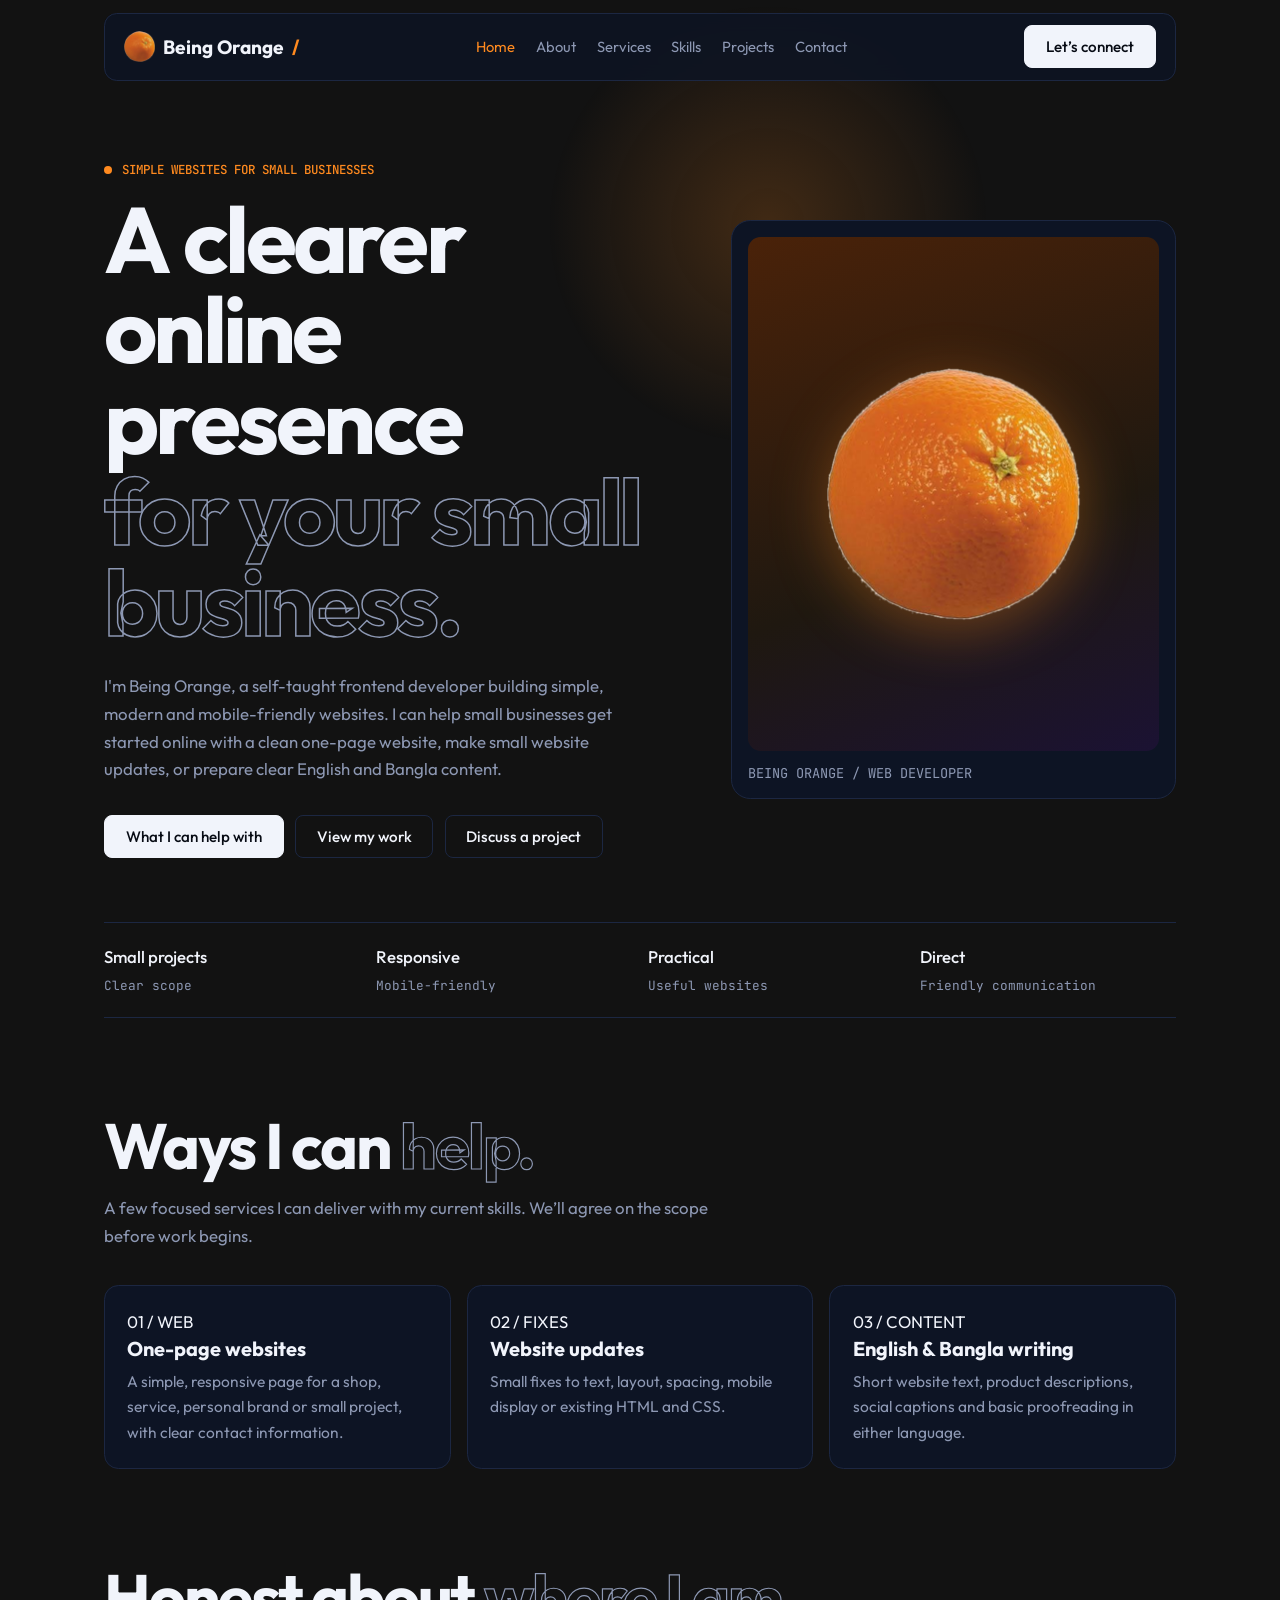
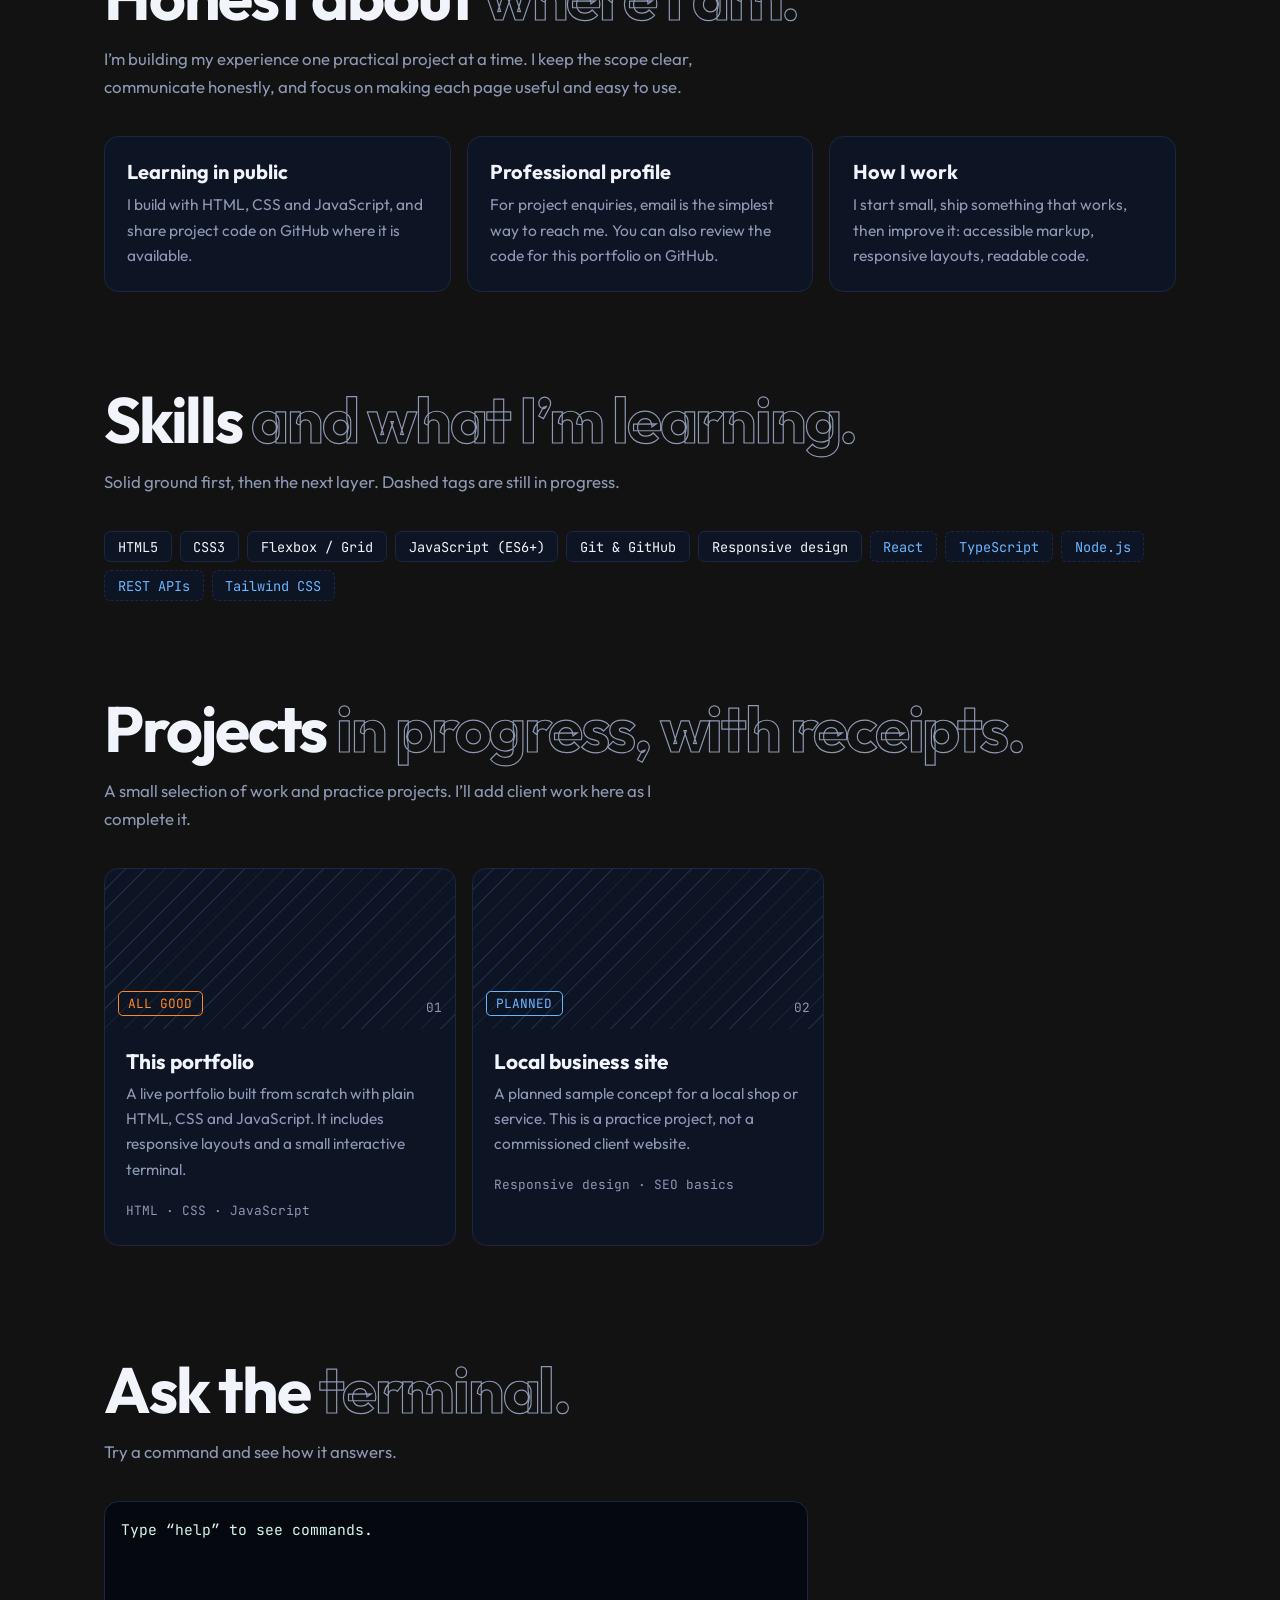
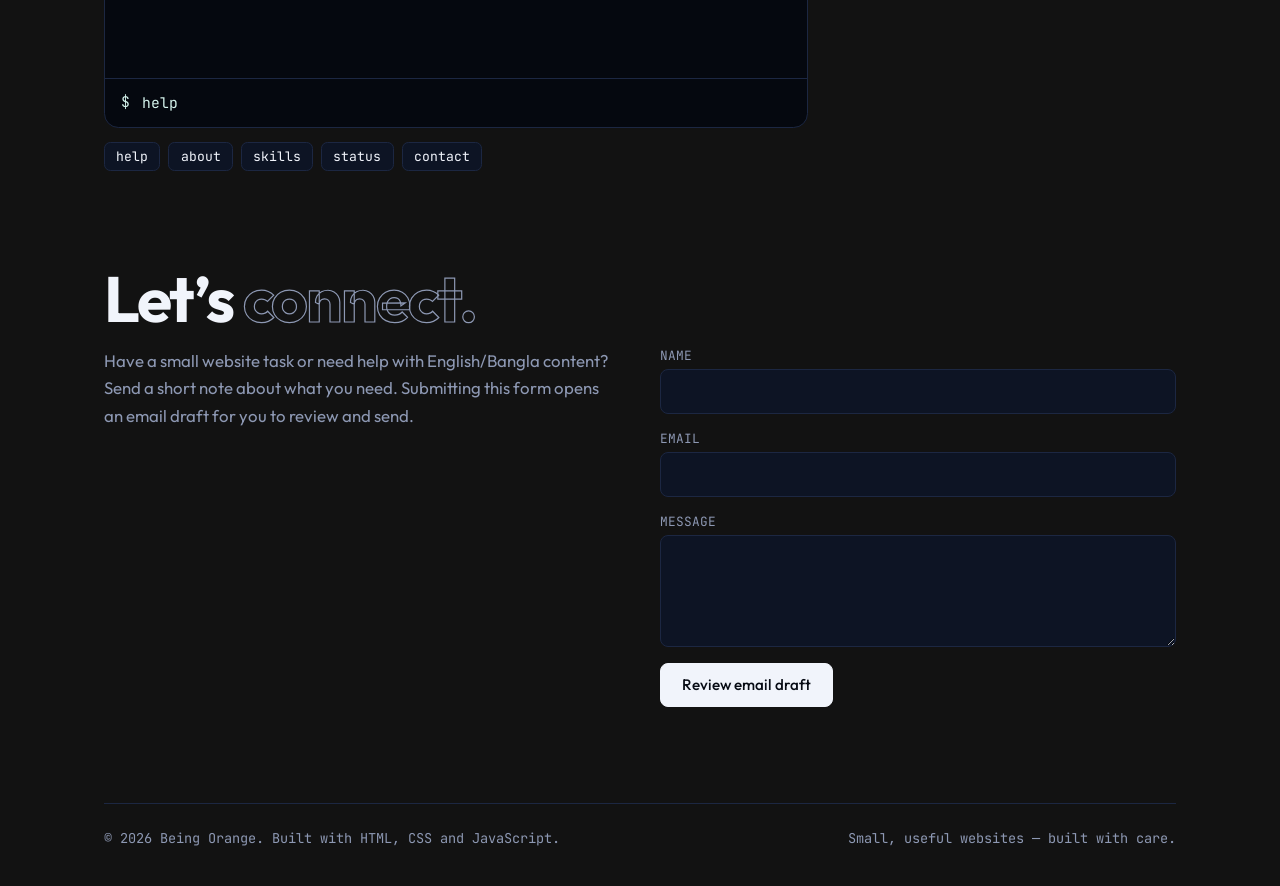
==== index.html @ 2aba0cf3 "Add service labels to portfolio cards" ====
<!DOCTYPE html>
<html lang="en">
<head>
<meta charset="utf-8">
<meta name="viewport" content="width=device-width, initial-scale=1, viewport-fit=cover">
<link rel="icon" href="logo.png" type="image/png">
<title>Being Orange – Web Developer</title>
<link href="https://fonts.googleapis.com/css2?family=Outfit:wght@400;500;700&family=JetBrains+Mono:wght@400;500&display=swap" rel="stylesheet">
<link rel="stylesheet" href="style.css">
</head>
<body>
<div class="wrap">
<header class="nav"><a class="logo" href="#home"><img src="logo.png" alt="" width="30" height="30">Being Orange <i>/</i></a>
<ul><li><a href="#home">Home</a></li><li><a href="#about">About</a></li><li><a href="#services">Services</a></li><li><a href="#skills">Skills</a></li><li><a href="#projects">Projects</a></li><li><a href="#contact">Contact</a></li></ul>
<a class="btn solid" href="#contact">Let’s connect</a></header>

<main id="home">
<div class="hero">
<div>
<p class="status">SIMPLE WEBSITES FOR SMALL BUSINESSES</p>
<h1>A clearer online presence <span>for your small business.</span></h1>
<p class="lead">I'm Being Orange, a self-taught frontend developer building simple, modern and mobile-friendly websites. I can help small businesses get started online with a clean one-page website, make small website updates, or prepare clear English and Bangla content.</p>
<div class="row"><a class="btn solid" href="#services">What I can help with</a><a class="btn" href="#projects">View my work</a><a class="btn" href="mailto:wczaraw@gmail.com?subject=Website%20project%20inquiry">Discuss a project</a></div>
</div>
<aside class="card-id" aria-label="Profile card"><div class="shot"><img src="logo.png" alt="Being Orange logo"></div><p>BEING ORANGE / WEB DEVELOPER</p></aside>
</div>
<div class="pillars"><div><b>Small projects</b><span>Clear scope</span></div><div><b>Responsive</b><span>Mobile-friendly</span></div><div><b>Practical</b><span>Useful websites</span></div><div><b>Direct</b><span>Friendly communication</span></div></div>

<section id="services">
<h2>Ways I can <span>help.</span></h2>
<p class="sub">A few focused services I can deliver with my current skills. We’ll agree on the scope before work begins.</p>
<div class="cards">
<div class="card service-card"><span class="service-kicker">01 / WEB</span><h3>One-page websites</h3><p>A simple, responsive page for a shop, service, personal brand or small project, with clear contact information.</p></div>
<div class="card service-card"><span class="service-kicker">02 / FIXES</span><h3>Website updates</h3><p>Small fixes to text, layout, spacing, mobile display or existing HTML and CSS.</p></div>
<div class="card service-card"><span class="service-kicker">03 / CONTENT</span><h3>English &amp; Bangla writing</h3><p>Short website text, product descriptions, social captions and basic proofreading in either language.</p></div>
</div>
</section>

<section id="about">
<h2>Honest about <span>where I am.</span></h2>
<p class="sub">I’m building my experience one practical project at a time. I keep the scope clear, communicate honestly, and focus on making each page useful and easy to use.</p>
<div class="cards">
<div class="card"><h3>Learning in public</h3><p>I build with HTML, CSS and JavaScript, and share project code on GitHub where it is available.</p></div>
<div class="card"><h3>Professional profile</h3><p>For project enquiries, email is the simplest way to reach me. You can also review the code for this portfolio on GitHub.</p></div>
<div class="card"><h3>How I work</h3><p>I start small, ship something that works, then improve it: accessible markup, responsive layouts, readable code.</p></div>
</div>
</section>

<section id="skills">
<h2>Skills <span>and what I’m learning.</span></h2>
<p class="sub">Solid ground first, then the next layer. Dashed tags are still in progress.</p>
<div class="tags"><span>HTML5</span><span>CSS3</span><span>Flexbox / Grid</span><span>JavaScript (ES6+)</span><span>Git &amp; GitHub</span><span>Responsive design</span><span class="l">React</span><span class="l">TypeScript</span><span class="l">Node.js</span><span class="l">REST APIs</span><span class="l">Tailwind CSS</span></div>
</section>

<section id="projects">
<h2>Projects <span>in progress, with receipts.</span></h2>
<p class="sub">A small selection of work and practice projects. I’ll add client work here as I complete it.</p>
<div class="scroller">
<article class="proj"><div class="pv"><span class="chip">ALL GOOD</span><span>01</span></div><div class="pb"><h3>This portfolio</h3><p>A live portfolio built from scratch with plain HTML, CSS and JavaScript. It includes responsive layouts and a small interactive terminal.</p><small>HTML · CSS · JavaScript</small></div></article>
<article class="proj"><div class="pv"><span class="chip plan">PLANNED</span><span>02</span></div><div class="pb"><h3>Local business site</h3><p>A planned sample concept for a local shop or service. This is a practice project, not a commissioned client website.</p><small>Responsive design · SEO basics</small></div></article>
</div>
</section>

<section id="terminal">
<h2>Ask the <span>terminal.</span></h2>
<p class="sub">Try a command and see how it answers.</p>
<div class="term"><div class="bar">visitor@portfolio ~ </div><div id="out" aria-live="polite">Type “help” to see commands.</div>
<form id="tf"><span aria-hidden="true">$</span><input id="ti" aria-label="Terminal command" autocomplete="off" spellcheck="false"></form></div>
<div class="hints"><button type="button">help</button><button type="button">about</button><button type="button">skills</button><button type="button">status</button><button type="button">contact</button></div>
</section>

<section id="contact">
<h2>Let’s <span>connect.</span></h2>
<div class="contact">
<p class="sub">Have a small website task or need help with English/Bangla content? Send a short note about what you need. Submitting this form opens an email draft for you to review and send.</p>
<form id="cf">
<label>NAME<input class="f" id="n" required></label>
<label>EMAIL<input class="f" id="e" type="email" required></label>
<label>MESSAGE<textarea id="m" required></textarea></label>
<button class="btn solid" type="submit">Review email draft</button>
</form>
</div>
</section>

<footer><span>© 2026 Being Orange. Built with HTML, CSS and JavaScript.</span><span>Small, useful websites — built with care.</span></footer>
</main>
</div>
<script src="script.js"></script>
</body>
</html>
---- style.css ----
:root{--bg:#070b14;--panel:#0d1424;--ink:#f1f4fb;--muted:#8d98b3;--line:#1c2742;--accent:#ff8a1f;--warm:#6cb6ff;--btn:#f1f4fb;--btn-ink:#070b14;--grid:rgba(255,138,31,.05);
--f:"Outfit","Helvetica Neue",Arial,sans-serif;--m:"JetBrains Mono",ui-monospace,Consolas,monospace;
box-sizing:border-box;padding-top:env(safe-area-inset-top,0px);padding-bottom:env(safe-area-inset-bottom,0px);color-scheme:dark}
html{scroll-behavior:smooth;scroll-padding-top:5rem}
*{box-sizing:border-box}
body{margin:0;background:var(--bg) linear-gradient(var(--grid) 1px,transparent 1px) 0 0/48px 48px,linear-gradient(90deg,var(--grid) 1px,transparent 1px) 0 0/48px 48px;color:var(--ink);font:400 1.05rem/1.65 var(--f)}
a{color:inherit}
:focus-visible{outline:3px solid var(--accent);outline-offset:3px}
.wrap{max-width:70rem;margin:0 auto;padding:0 1.5rem}
header.nav{position:sticky;top:env(safe-area-inset-top,0px);z-index:5;margin:.8rem 0 0;display:flex;justify-content:space-between;align-items:center;padding:.7rem 1.2rem;background:color-mix(in srgb,var(--panel) 85%,transparent);backdrop-filter:blur(10px);border:1px solid var(--line);border-radius:.8rem}
.logo{font:700 1.2rem var(--f);text-decoration:none}.logo i{color:var(--accent);font-style:normal}
.nav ul{display:flex;gap:1.3rem;list-style:none;margin:0;padding:0;font-size:.92rem}
.nav ul a{text-decoration:none;color:var(--muted)}.nav ul a:hover{color:var(--ink)}
.btn{display:inline-flex;gap:.4rem;align-items:center;padding:.7rem 1.3rem;border-radius:.5rem;font:500 .95rem var(--f);text-decoration:none;border:1px solid var(--line);background:transparent;color:var(--ink);cursor:pointer}
.btn.solid{background:var(--btn);color:var(--btn-ink);border-color:var(--btn)}
.hero{display:grid;grid-template-columns:1.3fr 1fr;gap:3rem;align-items:center;padding:5rem 0 4rem}
.status{font:500 .78rem var(--m);color:var(--accent);margin:0 0 1rem}
.status:before{content:"";display:inline-block;width:.5rem;height:.5rem;border-radius:50%;background:var(--accent);margin-right:.6rem}
h1{font:700 clamp(2.8rem,8vw,5.8rem)/.98 var(--f);letter-spacing:-.04em;margin:0 0 1.5rem}
h1 span{display:block;color:transparent;-webkit-text-stroke:1.5px var(--muted)}
.lead{color:var(--muted);max-width:34rem;margin:0 0 2rem}
.row{display:flex;gap:.7rem;flex-wrap:wrap}
.card-id{position:relative;border:1px solid var(--line);border-radius:1.2rem;background:var(--panel);padding:1rem;font:400 .85rem var(--m)}
.card-id .shot{aspect-ratio:4/5;border-radius:.8rem;background:linear-gradient(160deg,#4a2209,#1f1810 60%,#1b1233);display:grid;place-items:center;font:700 5rem var(--f);color:var(--accent);letter-spacing:-.05em}
.card-id p{margin:.8rem 0 0;color:var(--muted)}
.pillars{display:grid;grid-template-columns:repeat(4,1fr);gap:1rem;padding:1.2rem 0;border-top:1px solid var(--line);border-bottom:1px solid var(--line)}
.pillars b{display:block;font-weight:500}.pillars span{font:400 .8rem var(--m);color:var(--muted)}
section{padding:6rem 0 0}
h2{font:700 clamp(2.2rem,6vw,4rem)/1 var(--f);letter-spacing:-.035em;margin:0 0 1rem}
h2 span{color:transparent;-webkit-text-stroke:1.2px var(--muted)}
.sub{color:var(--muted);max-width:38rem;margin:0 0 2.2rem}
.cards{display:grid;grid-template-columns:repeat(3,1fr);gap:1rem}
.card{background:var(--panel);border:1px solid var(--line);border-radius:.9rem;padding:1.4rem}
.card h3{margin:0 0 .5rem;font:700 1.25rem var(--f)}.card p{margin:0;color:var(--muted);font-size:.97rem}
.tags{display:flex;flex-wrap:wrap;gap:.5rem;margin-top:1.5rem}
.tags span{font:400 .85rem var(--m);border:1px solid var(--line);background:var(--panel);padding:.35rem .8rem;border-radius:.4rem}
.tags span.l{color:var(--warm);border-style:dashed}
.scroller{display:flex;gap:1rem;overflow-x:auto;scroll-snap-type:x mandatory;padding-bottom:1rem}
.proj{flex:0 0 min(22rem,85%);scroll-snap-align:start;background:var(--panel);border:1px solid var(--line);border-radius:.9rem;overflow:hidden}
.pv{height:10rem;background:repeating-linear-gradient(135deg,var(--line) 0 1px,transparent 1px 14px);display:flex;align-items:flex-end;justify-content:space-between;padding:.8rem;font:400 .8rem var(--m);color:var(--muted)}
.chip{padding:.2rem .6rem;border-radius:.3rem;border:1px solid var(--accent);color:var(--accent)}
.chip.plan{border-color:var(--warm);color:var(--warm)}
.pb{padding:1.2rem 1.3rem 1.4rem}.pb h3{margin:0 0 .4rem;font:700 1.3rem var(--f)}.pb p{margin:0 0 .8rem;color:var(--muted);font-size:.96rem}
.pb small{font:400 .8rem var(--m);color:var(--muted)}
.tl{display:grid;grid-template-columns:repeat(4,1fr);gap:1.2rem;border-top:1px solid var(--line);padding-top:1.4rem}
.tl div{position:relative}.tl div:before{content:"";position:absolute;top:-1.75rem;left:0;width:.7rem;height:.7rem;border-radius:50%;background:var(--bg);border:2px solid var(--accent)}
.tl div.now:before{background:var(--accent)}
.tl small{font:400 .78rem var(--m);color:var(--accent)}.tl b{display:block;margin:.2rem 0;font-weight:500}.tl p{margin:0;color:var(--muted);font-size:.93rem}
.term{background:#05080f;color:#d6f5ee;border:1px solid var(--line);border-radius:.9rem;font:400 .92rem/1.6 var(--m);max-width:44rem;overflow:hidden}
.term .bar{padding:.6rem 1rem;border-bottom:1px solid var(--line);color:#8d98b3;font-size:.8rem}
#out{padding:1rem;min-height:11rem;max-height:18rem;overflow:auto;white-space:pre-wrap}
.term form{display:flex;gap:.6rem;padding:.7rem 1rem;border-top:1px solid var(--line)}
.term input{flex:1;background:none;border:0;color:inherit;font:inherit;min-width:0}
.term input:focus-visible{outline:2px solid var(--accent);outline-offset:2px}
.hints{display:flex;gap:.5rem;flex-wrap:wrap;margin-top:.9rem}
.hints button{font:400 .82rem var(--m);background:var(--panel);color:var(--ink);border:1px solid var(--line);border-radius:.4rem;padding:.3rem .7rem;cursor:pointer}
.contact{display:grid;grid-template-columns:1fr 1fr;gap:2.5rem}
label{display:block;font:400 .8rem var(--m);color:var(--muted);margin:0 0 1rem}
input.f,textarea{display:block;width:100%;margin-top:.35rem;background:var(--panel);color:var(--ink);border:1px solid var(--line);border-radius:.5rem;padding:.7rem .9rem;font:400 1rem var(--f)}
textarea{min-height:7rem;resize:vertical}
footer{margin-top:6rem;border-top:1px solid var(--line);padding:1.6rem 0 2.4rem;display:flex;justify-content:space-between;flex-wrap:wrap;gap:1rem;color:var(--muted);font:400 .85rem var(--m)}
footer button{all:unset;cursor:pointer;text-decoration:underline}
@media (max-width:50rem){.hero,.contact{grid-template-columns:1fr}.pillars,.tl{grid-template-columns:1fr 1fr}.cards{grid-template-columns:1fr}.nav ul{display:none}.card-id{max-width:20rem}}
@media (prefers-reduced-motion:no-preference){h1{animation:in .8s ease-out both}@keyframes in{from{opacity:0;transform:translateY(16px)}}}
.nav ul a.act{color:var(--accent)}
@media (prefers-reduced-motion:no-preference){
h1{animation:none}
.w{display:inline-block;font-style:normal;opacity:0;animation:wd .9s cubic-bezier(.2,.8,.2,1) forwards;animation-delay:calc(var(--i)*.1s + .2s)}
@keyframes wd{from{opacity:0;transform:translateY(.7em) rotate(4deg)}to{opacity:1;transform:none}}
.rv{opacity:0}
.rv.in{opacity:1;animation:up .9s cubic-bezier(.2,.7,.2,1) backwards;animation-delay:var(--d,0s)}
@keyframes up{from{opacity:0;transform:translateY(32px)}}
.glow{position:fixed;left:0;top:0;width:30rem;height:30rem;margin:-15rem 0 0 -15rem;border-radius:50%;background:radial-gradient(circle,color-mix(in srgb,var(--accent) 20%,transparent),transparent 65%);pointer-events:none;z-index:-1;transform:translate(var(--x,60vw),var(--y,25vh));transition:transform .35s ease-out}
.bar{position:fixed;top:0;left:0;right:0;height:3px;background:var(--accent);transform-origin:0 50%;transform:scaleX(0);z-index:20}
.card-id{transition:transform .15s ease-out;will-change:transform}
.shot{position:relative;overflow:hidden;animation:fl 6s ease-in-out infinite}
@keyframes fl{50%{transform:translateY(-8px)}}
.shot:after{content:"";position:absolute;inset:0;background:linear-gradient(110deg,transparent 35%,rgba(255,255,255,.18) 50%,transparent 65%);transform:translateX(-120%);animation:sh 4.5s ease-in-out 1.5s infinite}
@keyframes sh{60%,100%{transform:translateX(120%)}}
.status:before{animation:pl 2s ease-out infinite}
@keyframes pl{0%{box-shadow:0 0 0 0 color-mix(in srgb,var(--accent) 70%,transparent)}100%{box-shadow:0 0 0 .7rem transparent}}
.tags span{animation:dr 5s ease-in-out infinite;animation-delay:calc(var(--k,0)*-.8s);transition:border-color .2s,color .2s}
.tags span:hover{border-color:var(--accent);color:var(--accent)}
@keyframes dr{50%{transform:translateY(-6px)}}
.card,.proj{transition:transform .3s ease,border-color .3s ease}
.card:hover,.proj:hover{transform:translateY(-6px);border-color:var(--accent)}
.btn{transition:transform .2s ease,background .2s,color .2s,border-color .2s}
.btn:hover{transform:translateY(-2px);border-color:var(--accent)}
.btn.solid:hover{background:var(--accent);border-color:var(--accent);color:#070b14}
.tl{position:relative}
.tl:after{content:"";position:absolute;left:0;top:-1px;height:2px;width:0;background:var(--accent);transition:width 1.8s ease .3s}
.tl.in:after{width:100%}
.tl .now:before{animation:pl 2s ease-out infinite}
}

.logo{display:inline-flex;align-items:center;gap:.5rem}
.logo img{width:1.9rem;height:1.9rem;object-fit:contain}
.shot img{width:62%;height:auto;filter:drop-shadow(0 12px 28px rgba(255,138,31,.35))}

/* ===== Mobile polish (phones only, desktop untouched) ===== */
@media (max-width:40rem){
  body{font-size:1rem;line-height:1.6}
  .wrap{padding:0 1rem}

  /* header */
  header.nav{padding:.5rem .7rem;margin-top:.6rem;gap:.5rem}
  .logo{font-size:1rem;gap:.4rem;white-space:nowrap}
  .logo img{width:1.6rem;height:1.6rem}
  header.nav .btn{padding:.5rem .9rem;font-size:.88rem;white-space:nowrap}

  /* hero */
  .hero{padding:2.2rem 0 2rem;gap:1.8rem}
  .status{font-size:.7rem;line-height:1.5;margin-bottom:.8rem}
  h1{font-size:clamp(2.3rem,11.5vw,3rem);line-height:1.02;margin-bottom:1.1rem}
  h1 span,h2 span{-webkit-text-stroke:0;color:var(--accent)}
  .lead{font-size:1rem;margin-bottom:1.4rem}
  .row{display:grid;grid-template-columns:1fr 1fr;gap:.6rem}
  .row .btn{justify-content:center;padding:.8rem .6rem}
  .row .btn:last-child{grid-column:1/-1}
  .card-id{max-width:none;width:100%}
  .card-id .shot{aspect-ratio:16/11}

  /* pillars */
  .pillars{gap:.9rem .8rem;padding:1rem 0}

  /* sections */
  section{padding-top:3.5rem}
  h2{font-size:clamp(1.9rem,9vw,2.4rem);line-height:1.05}
  .sub{margin-bottom:1.6rem}
  .card{padding:1.15rem}

  /* tags: calm and tidy */
  .tags{gap:.45rem;margin-top:1.2rem}
  .tags span{animation:none;font-size:.8rem;padding:.35rem .65rem}

  /* projects: stack instead of sideways scroll */
  .scroller{flex-direction:column;overflow:visible;padding-bottom:0}
  .proj{flex:none;width:100%}
  .pv{height:6.5rem}

  /* terminal */
  .term{font-size:.85rem}
  #out{min-height:9rem;max-height:15rem;overflow-wrap:anywhere;word-break:break-word}
  .term input{font-size:16px}
  .hints{gap:.5rem}
  .hints button{padding:.5rem .85rem;font-size:.85rem}

  /* contact form */
  .contact{gap:1.2rem}
  label{font-size:.85rem}
  input.f,textarea{background:#111a2e;border-color:#2b3a5e;font-size:16px}
  #cf .btn{width:100%;justify-content:center}

  footer{margin-top:3.5rem;padding:1.3rem 0 2rem}
}
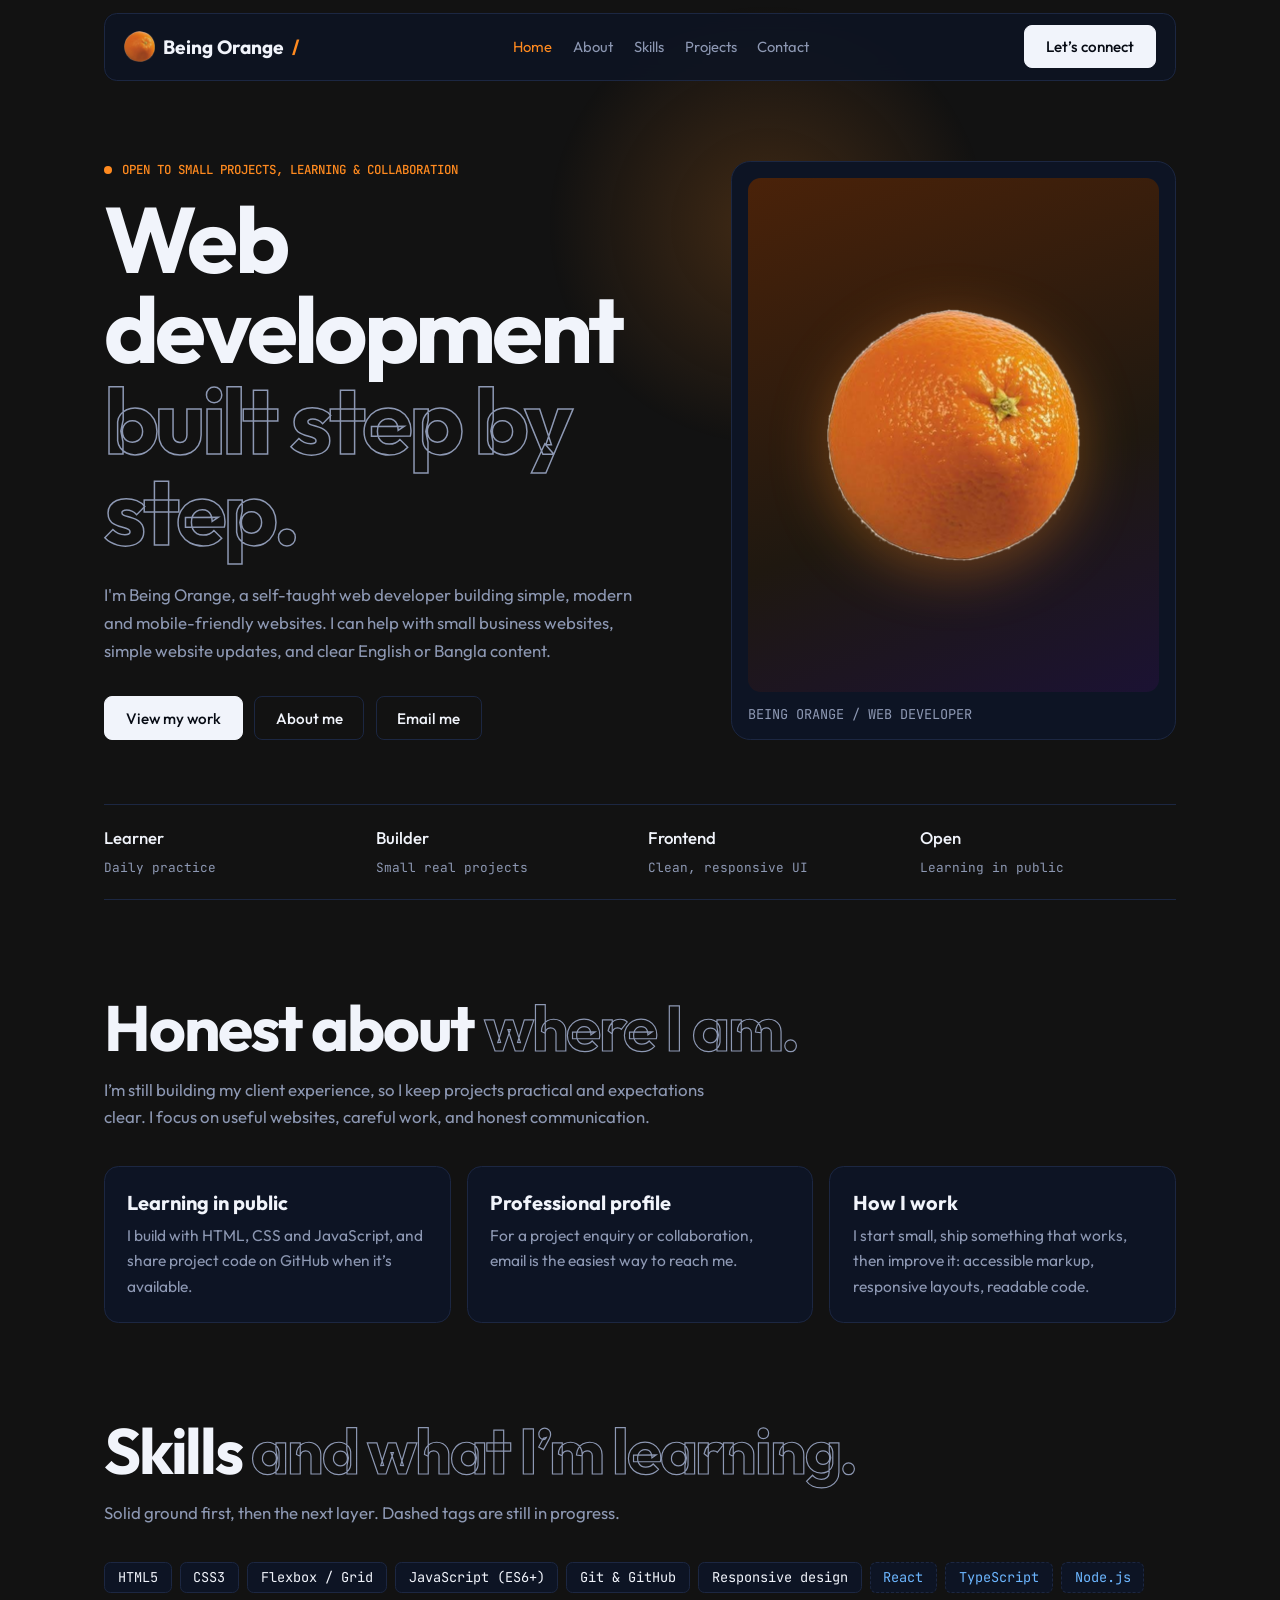
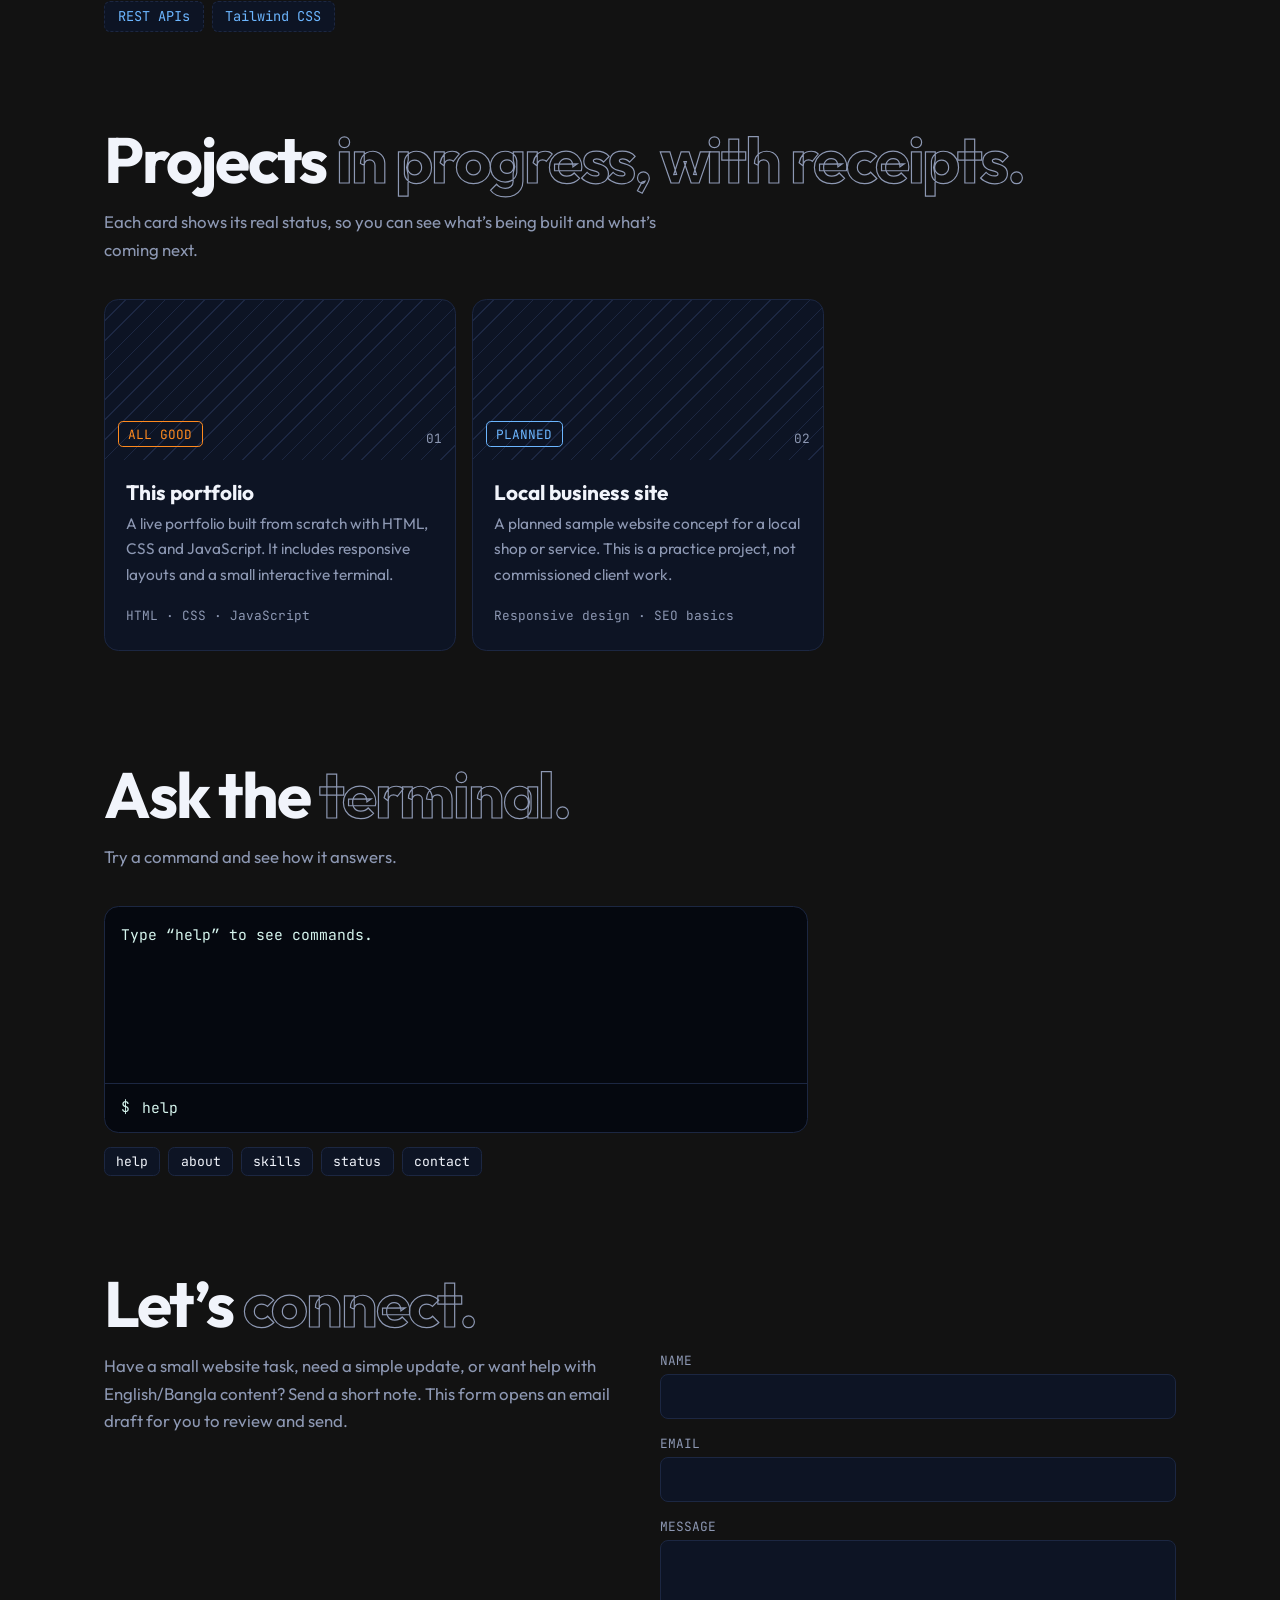
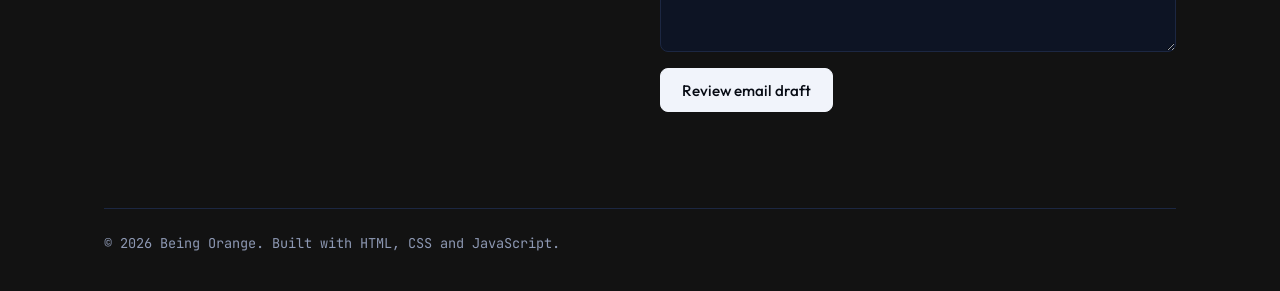
==== commit e809abb7: "Keep original portfolio design and refine copy only" ====
--- a/index.html
+++ b/index.html
@@ -11,37 +11,27 @@
 <body>
 <div class="wrap">
 <header class="nav"><a class="logo" href="#home"><img src="logo.png" alt="" width="30" height="30">Being Orange <i>/</i></a>
-<ul><li><a href="#home">Home</a></li><li><a href="#about">About</a></li><li><a href="#services">Services</a></li><li><a href="#skills">Skills</a></li><li><a href="#projects">Projects</a></li><li><a href="#contact">Contact</a></li></ul>
+<ul><li><a href="#home">Home</a></li><li><a href="#about">About</a></li><li><a href="#skills">Skills</a></li><li><a href="#projects">Projects</a></li><li><a href="#contact">Contact</a></li></ul>
 <a class="btn solid" href="#contact">Let’s connect</a></header>
 
 <main id="home">
 <div class="hero">
 <div>
-<p class="status">SIMPLE WEBSITES FOR SMALL BUSINESSES</p>
-<h1>A clearer online presence <span>for your small business.</span></h1>
-<p class="lead">I'm Being Orange, a self-taught frontend developer building simple, modern and mobile-friendly websites. I can help small businesses get started online with a clean one-page website, make small website updates, or prepare clear English and Bangla content.</p>
-<div class="row"><a class="btn solid" href="#services">What I can help with</a><a class="btn" href="#projects">View my work</a><a class="btn" href="mailto:wczaraw@gmail.com?subject=Website%20project%20inquiry">Discuss a project</a></div>
+<p class="status">OPEN TO SMALL PROJECTS, LEARNING & COLLABORATION</p>
+<h1>Web development <span>built step by step.</span></h1>
+<p class="lead">I'm Being Orange, a self-taught web developer building simple, modern and mobile-friendly websites. I can help with small business websites, simple website updates, and clear English or Bangla content.</p>
+<div class="row"><a class="btn solid" href="#projects">View my work</a><a class="btn" href="#about">About me</a><a class="btn" href="mailto:wczaraw@gmail.com">Email me</a></div>
 </div>
 <aside class="card-id" aria-label="Profile card"><div class="shot"><img src="logo.png" alt="Being Orange logo"></div><p>BEING ORANGE / WEB DEVELOPER</p></aside>
 </div>
-<div class="pillars"><div><b>Small projects</b><span>Clear scope</span></div><div><b>Responsive</b><span>Mobile-friendly</span></div><div><b>Practical</b><span>Useful websites</span></div><div><b>Direct</b><span>Friendly communication</span></div></div>
-
-<section id="services">
-<h2>Ways I can <span>help.</span></h2>
-<p class="sub">A few focused services I can deliver with my current skills. We’ll agree on the scope before work begins.</p>
-<div class="cards">
-<div class="card service-card"><span class="service-kicker">01 / WEB</span><h3>One-page websites</h3><p>A simple, responsive page for a shop, service, personal brand or small project, with clear contact information.</p></div>
-<div class="card service-card"><span class="service-kicker">02 / FIXES</span><h3>Website updates</h3><p>Small fixes to text, layout, spacing, mobile display or existing HTML and CSS.</p></div>
-<div class="card service-card"><span class="service-kicker">03 / CONTENT</span><h3>English &amp; Bangla writing</h3><p>Short website text, product descriptions, social captions and basic proofreading in either language.</p></div>
-</div>
-</section>
+<div class="pillars"><div><b>Learner</b><span>Daily practice</span></div><div><b>Builder</b><span>Small real projects</span></div><div><b>Frontend</b><span>Clean, responsive UI</span></div><div><b>Open</b><span>Learning in public</span></div></div>
 
 <section id="about">
 <h2>Honest about <span>where I am.</span></h2>
-<p class="sub">I’m building my experience one practical project at a time. I keep the scope clear, communicate honestly, and focus on making each page useful and easy to use.</p>
+<p class="sub">I’m still building my client experience, so I keep projects practical and expectations clear. I focus on useful websites, careful work, and honest communication.</p>
 <div class="cards">
-<div class="card"><h3>Learning in public</h3><p>I build with HTML, CSS and JavaScript, and share project code on GitHub where it is available.</p></div>
-<div class="card"><h3>Professional profile</h3><p>For project enquiries, email is the simplest way to reach me. You can also review the code for this portfolio on GitHub.</p></div>
+<div class="card"><h3>Learning in public</h3><p>I build with HTML, CSS and JavaScript, and share project code on GitHub when it’s available.</p></div>
+<div class="card"><h3>Professional profile</h3><p>For a project enquiry or collaboration, email is the easiest way to reach me.</p></div>
 <div class="card"><h3>How I work</h3><p>I start small, ship something that works, then improve it: accessible markup, responsive layouts, readable code.</p></div>
 </div>
 </section>
@@ -54,10 +44,10 @@
 
 <section id="projects">
 <h2>Projects <span>in progress, with receipts.</span></h2>
-<p class="sub">A small selection of work and practice projects. I’ll add client work here as I complete it.</p>
+<p class="sub">Each card shows its real status, so you can see what’s being built and what’s coming next.</p>
 <div class="scroller">
-<article class="proj"><div class="pv"><span class="chip">ALL GOOD</span><span>01</span></div><div class="pb"><h3>This portfolio</h3><p>A live portfolio built from scratch with plain HTML, CSS and JavaScript. It includes responsive layouts and a small interactive terminal.</p><small>HTML · CSS · JavaScript</small></div></article>
-<article class="proj"><div class="pv"><span class="chip plan">PLANNED</span><span>02</span></div><div class="pb"><h3>Local business site</h3><p>A planned sample concept for a local shop or service. This is a practice project, not a commissioned client website.</p><small>Responsive design · SEO basics</small></div></article>
+<article class="proj"><div class="pv"><span class="chip">ALL GOOD</span><span>01</span></div><div class="pb"><h3>This portfolio</h3><p>A live portfolio built from scratch with HTML, CSS and JavaScript. It includes responsive layouts and a small interactive terminal.</p><small>HTML · CSS · JavaScript</small></div></article>
+<article class="proj"><div class="pv"><span class="chip plan">PLANNED</span><span>02</span></div><div class="pb"><h3>Local business site</h3><p>A planned sample website concept for a local shop or service. This is a practice project, not commissioned client work.</p><small>Responsive design · SEO basics</small></div></article>
 </div>
 </section>
 
@@ -72,7 +62,7 @@
 <section id="contact">
 <h2>Let’s <span>connect.</span></h2>
 <div class="contact">
-<p class="sub">Have a small website task or need help with English/Bangla content? Send a short note about what you need. Submitting this form opens an email draft for you to review and send.</p>
+<p class="sub">Have a small website task, need a simple update, or want help with English/Bangla content? Send a short note. This form opens an email draft for you to review and send.</p>
 <form id="cf">
 <label>NAME<input class="f" id="n" required></label>
 <label>EMAIL<input class="f" id="e" type="email" required></label>
@@ -82,7 +72,7 @@
 </div>
 </section>
 
-<footer><span>© 2026 Being Orange. Built with HTML, CSS and JavaScript.</span><span>Small, useful websites — built with care.</span></footer>
+<footer><span>© 2026 Being Orange. Built with HTML, CSS and JavaScript.</span></footer>
 </main>
 </div>
 <script src="script.js"></script>
--- a/style.css
+++ b/style.css
@@ -153,3 +153,11 @@
 
   footer{margin-top:3.5rem;padding:1.3rem 0 2rem}
 }
+
+
+/* Client-focused services section */
+#services .service-card{min-height:12rem;border-top:2px solid var(--accent)}
+.service-kicker{display:block;margin-bottom:.8rem;color:var(--accent);font:500 .72rem var(--m);letter-spacing:.08em}
+#services .service-card h3{margin-bottom:.65rem}
+@media (max-width:58rem){.nav ul{display:none}}
+@media (max-width:40rem){#services .service-card{min-height:0}}
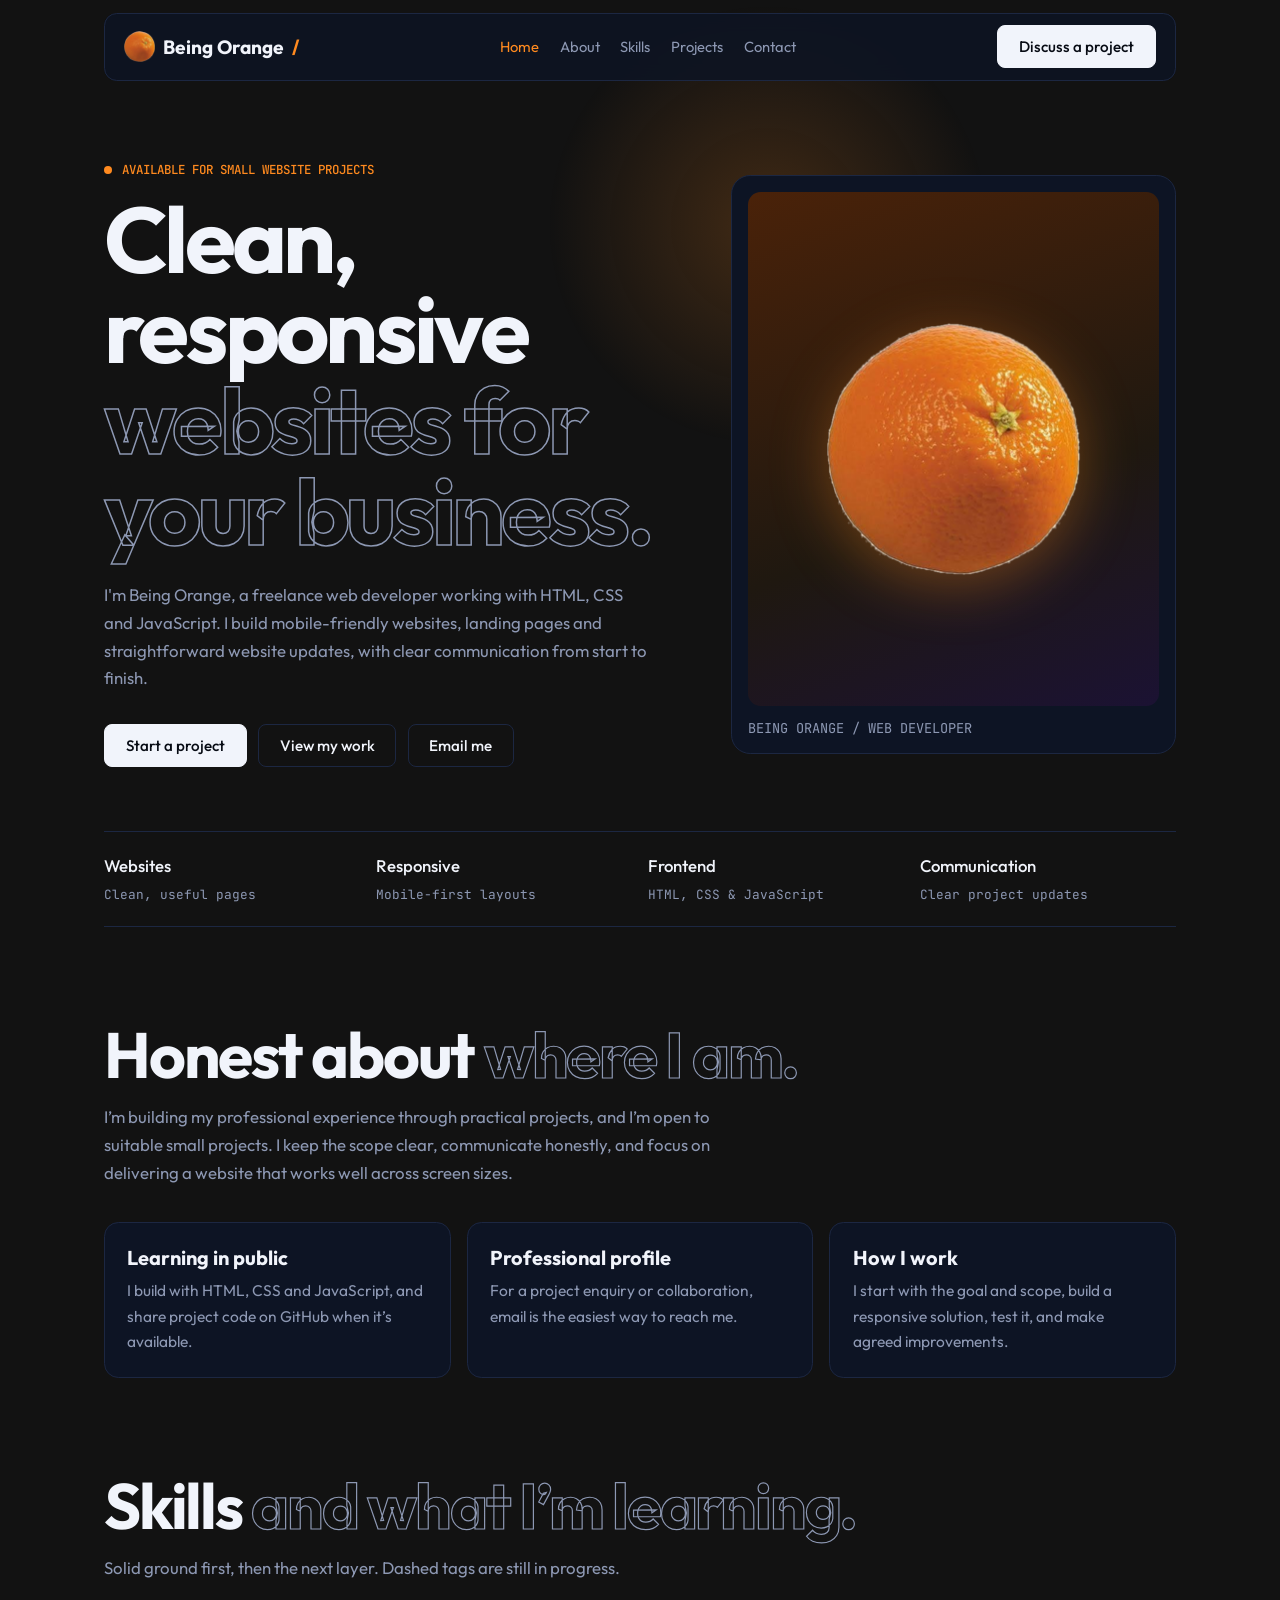
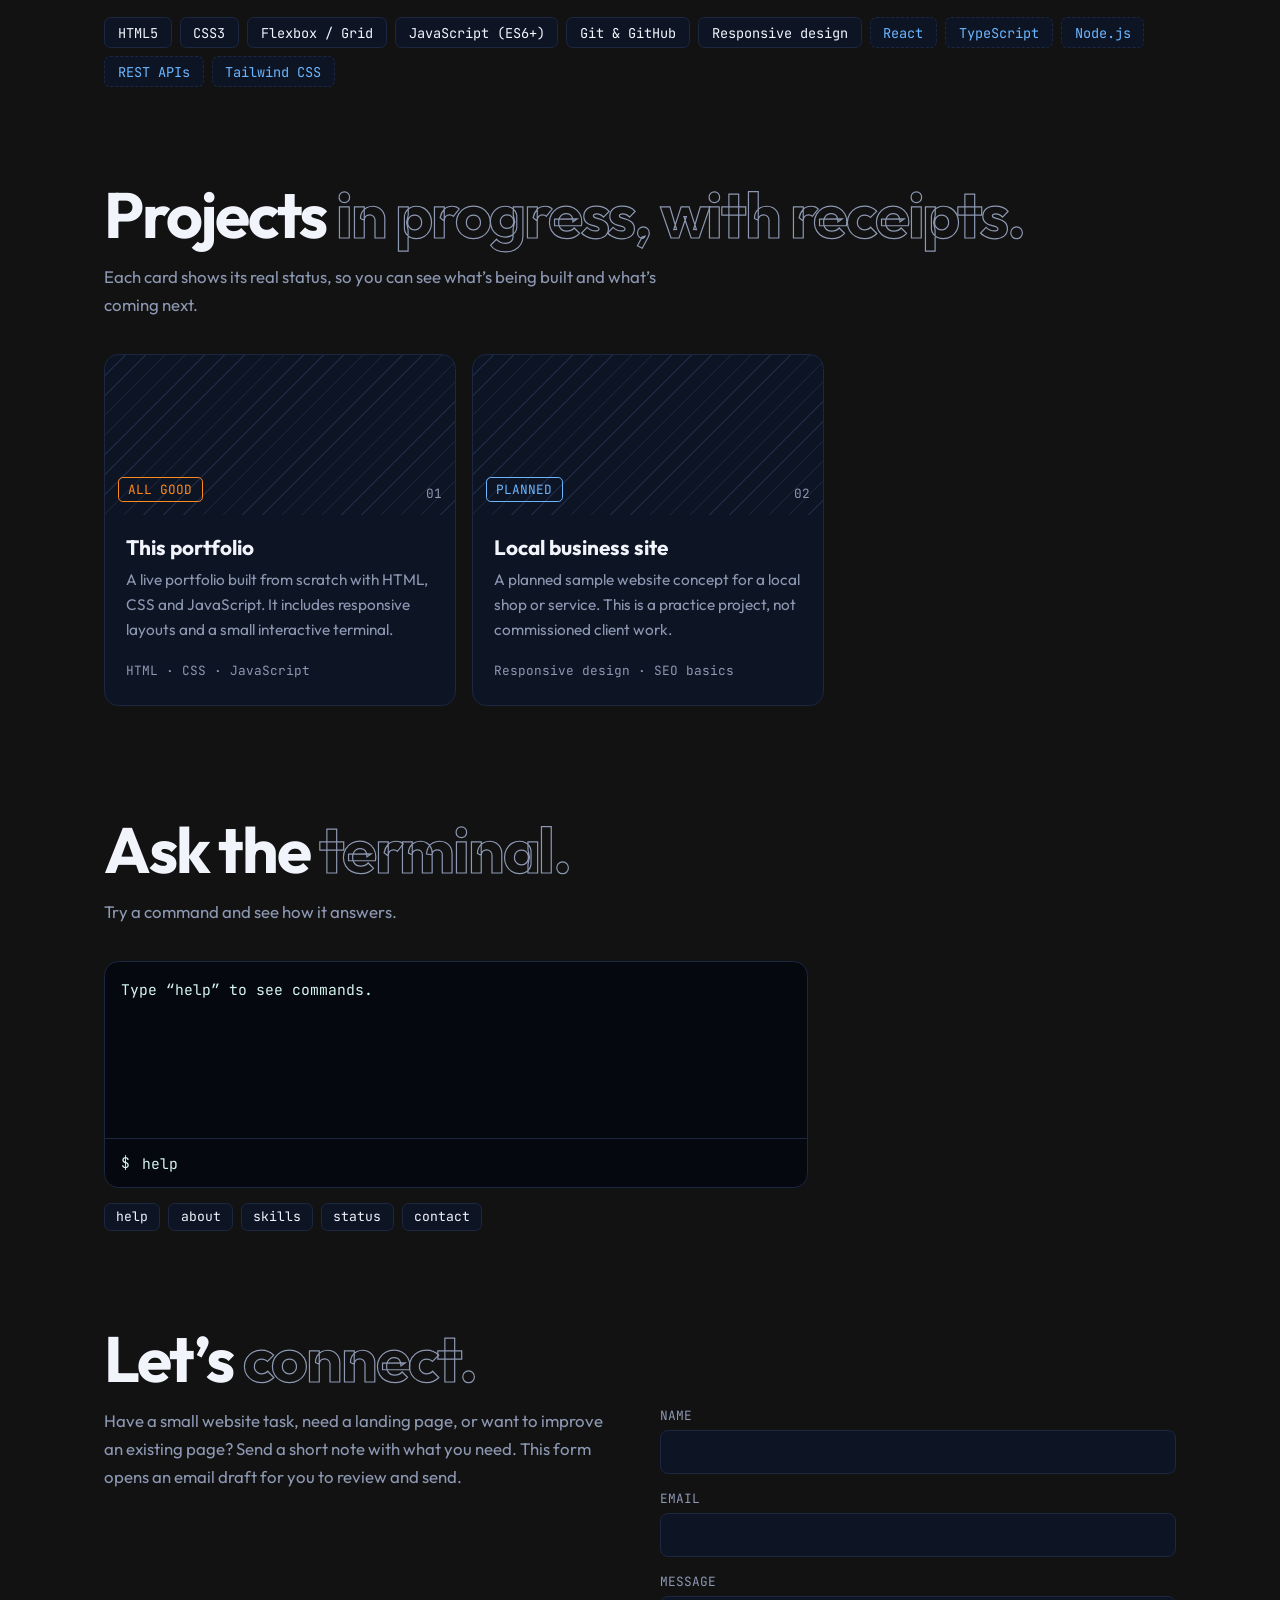
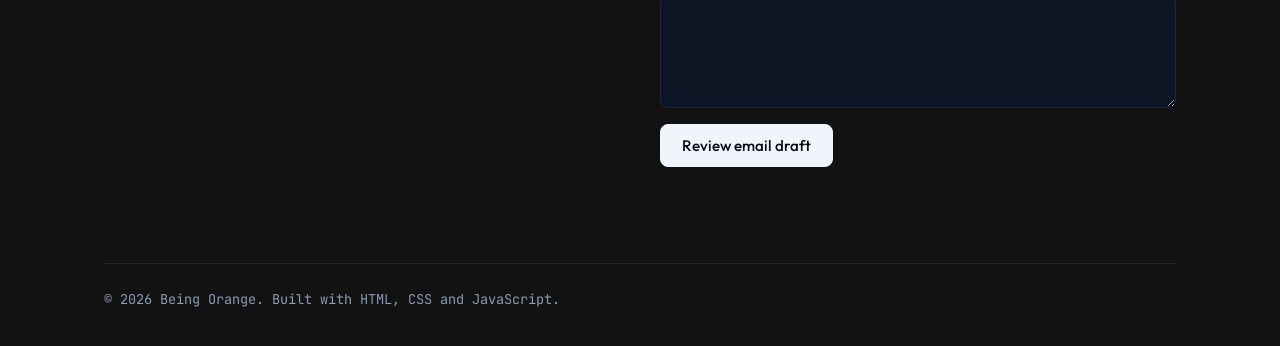
==== commit 2f7bba05: "Refresh homepage hero positioning for freelance clients" ====
--- a/index.html
+++ b/index.html
@@ -12,27 +12,27 @@
 <div class="wrap">
 <header class="nav"><a class="logo" href="#home"><img src="logo.png" alt="" width="30" height="30">Being Orange <i>/</i></a>
 <ul><li><a href="#home">Home</a></li><li><a href="#about">About</a></li><li><a href="#skills">Skills</a></li><li><a href="#projects">Projects</a></li><li><a href="#contact">Contact</a></li></ul>
-<a class="btn solid" href="#contact">Let’s connect</a></header>
+<a class="btn solid" href="#contact">Discuss a project</a></header>
 
 <main id="home">
 <div class="hero">
 <div>
-<p class="status">OPEN TO SMALL PROJECTS, LEARNING & COLLABORATION</p>
-<h1>Web development <span>built step by step.</span></h1>
-<p class="lead">I'm Being Orange, a self-taught web developer building simple, modern and mobile-friendly websites. I can help with small business websites, simple website updates, and clear English or Bangla content.</p>
-<div class="row"><a class="btn solid" href="#projects">View my work</a><a class="btn" href="#about">About me</a><a class="btn" href="mailto:wczaraw@gmail.com">Email me</a></div>
+<p class="status">AVAILABLE FOR SMALL WEBSITE PROJECTS</p>
+<h1>Clean, responsive <span>websites for your business.</span></h1>
+<p class="lead">I'm Being Orange, a freelance web developer working with HTML, CSS and JavaScript. I build mobile-friendly websites, landing pages and straightforward website updates, with clear communication from start to finish.</p>
+<div class="row"><a class="btn solid" href="#contact">Start a project</a><a class="btn" href="#projects">View my work</a><a class="btn" href="mailto:wczaraw@gmail.com">Email me</a></div>
 </div>
 <aside class="card-id" aria-label="Profile card"><div class="shot"><img src="logo.png" alt="Being Orange logo"></div><p>BEING ORANGE / WEB DEVELOPER</p></aside>
 </div>
-<div class="pillars"><div><b>Learner</b><span>Daily practice</span></div><div><b>Builder</b><span>Small real projects</span></div><div><b>Frontend</b><span>Clean, responsive UI</span></div><div><b>Open</b><span>Learning in public</span></div></div>
+<div class="pillars"><div><b>Websites</b><span>Clean, useful pages</span></div><div><b>Responsive</b><span>Mobile-first layouts</span></div><div><b>Frontend</b><span>HTML, CSS &amp; JavaScript</span></div><div><b>Communication</b><span>Clear project updates</span></div></div>
 
 <section id="about">
 <h2>Honest about <span>where I am.</span></h2>
-<p class="sub">I’m still building my client experience, so I keep projects practical and expectations clear. I focus on useful websites, careful work, and honest communication.</p>
+<p class="sub">I’m building my professional experience through practical projects, and I’m open to suitable small projects. I keep the scope clear, communicate honestly, and focus on delivering a website that works well across screen sizes.</p>
 <div class="cards">
 <div class="card"><h3>Learning in public</h3><p>I build with HTML, CSS and JavaScript, and share project code on GitHub when it’s available.</p></div>
 <div class="card"><h3>Professional profile</h3><p>For a project enquiry or collaboration, email is the easiest way to reach me.</p></div>
-<div class="card"><h3>How I work</h3><p>I start small, ship something that works, then improve it: accessible markup, responsive layouts, readable code.</p></div>
+<div class="card"><h3>How I work</h3><p>I start with the goal and scope, build a responsive solution, test it, and make agreed improvements.</p></div>
 </div>
 </section>
 
@@ -62,7 +62,7 @@
 <section id="contact">
 <h2>Let’s <span>connect.</span></h2>
 <div class="contact">
-<p class="sub">Have a small website task, need a simple update, or want help with English/Bangla content? Send a short note. This form opens an email draft for you to review and send.</p>
+<p class="sub">Have a small website task, need a landing page, or want to improve an existing page? Send a short note with what you need. This form opens an email draft for you to review and send.</p>
 <form id="cf">
 <label>NAME<input class="f" id="n" required></label>
 <label>EMAIL<input class="f" id="e" type="email" required></label>
--- a/style.css
+++ b/style.css
@@ -155,9 +155,83 @@
 }
 
 
-/* Client-focused services section */
-#services .service-card{min-height:12rem;border-top:2px solid var(--accent)}
-.service-kicker{display:block;margin-bottom:.8rem;color:var(--accent);font:500 .72rem var(--m);letter-spacing:.08em}
-#services .service-card h3{margin-bottom:.65rem}
-@media (max-width:58rem){.nav ul{display:none}}
-@media (max-width:40rem){#services .service-card{min-height:0}}
+/* ===== Refined mobile layout: preserve the original desktop design ===== */
+@media (max-width:40rem){
+  html{scroll-padding-top:1rem}
+  body{font-size:1rem;line-height:1.65;overflow-x:hidden}
+  .wrap{width:100%;padding-left:1rem;padding-right:1rem}
+
+  header.nav{
+    position:relative;top:auto;margin:.65rem 0 0;padding:.65rem .75rem;
+    min-height:3.25rem;gap:.5rem;border-radius:.7rem
+  }
+  .logo{font-size:1rem;gap:.35rem;min-width:0}
+  .logo img{width:1.55rem;height:1.55rem;flex:none}
+  header.nav>.btn{font-size:.82rem;padding:.55rem .7rem;flex:none}
+
+  .hero{grid-template-columns:minmax(0,1fr);gap:1.5rem;padding:2.6rem 0 2rem}
+  .hero>div{min-width:0}
+  .status{font-size:.66rem;letter-spacing:.01em;line-height:1.55;overflow-wrap:anywhere}
+  h1{font-size:clamp(2.35rem,10.5vw,3.35rem);line-height:1.02;letter-spacing:-.045em}
+  h1 span{display:block;margin-top:.12em}
+  .lead{font-size:1rem;line-height:1.7;max-width:none;margin-bottom:1.35rem}
+  .row{display:flex;flex-direction:column;gap:.65rem}
+  .row .btn,.row .btn:last-child{width:100%;min-height:2.9rem;justify-content:center;grid-column:auto}
+  .card-id{width:100%;max-width:none;padding:.8rem}
+  .card-id .shot{aspect-ratio:16/9}
+  .card-id p{font-size:.75rem}
+
+  .pillars{grid-template-columns:repeat(2,minmax(0,1fr));gap:1rem .8rem;padding:1rem 0}
+  .pillars>div{min-width:0}
+  .pillars b{font-size:.98rem}
+  .pillars span{font-size:.72rem}
+
+  section{padding-top:3.4rem}
+  h2{font-size:clamp(2rem,8.5vw,2.65rem);line-height:1.06;overflow-wrap:anywhere}
+  h2 span{-webkit-text-stroke:0;color:var(--accent)}
+  .sub{font-size:.98rem;line-height:1.7;margin-bottom:1.35rem}
+  .cards{grid-template-columns:minmax(0,1fr);gap:.8rem}
+  .card{padding:1.1rem}
+  .card h3{font-size:1.15rem}
+  .card p,.pb p{font-size:.95rem;line-height:1.65}
+
+  .tags{gap:.45rem;margin-top:1.1rem}
+  .tags span{font-size:.75rem;padding:.38rem .6rem;max-width:100%;overflow-wrap:anywhere}
+
+  .scroller{display:grid;grid-template-columns:minmax(0,1fr);gap:.85rem;overflow:visible;padding:0}
+  .proj{width:100%;min-width:0;max-width:100%}
+  .pv{height:7rem}
+  .pb{padding:1rem}
+  .pb h3{font-size:1.2rem}
+
+  .tl{grid-template-columns:minmax(0,1fr);gap:1.1rem;border-top:0;border-left:1px solid var(--line);padding:0 0 0 1.1rem}
+  .tl div{padding:0 0 .3rem}
+  .tl div:before{top:.2rem;left:-1.55rem}
+  .tl:after{display:none}
+
+  .term{width:100%;max-width:100%;font-size:.78rem}
+  .term .bar{font-size:.72rem}
+  #out{min-height:8rem;max-height:14rem;padding:.85rem;font-size:.78rem;overflow-wrap:anywhere;word-break:break-word}
+  .term form{gap:.4rem;padding:.65rem .75rem}
+  .term input{min-width:0;width:100%;font-size:16px}
+  .hints{gap:.45rem}
+  .hints button{font-size:.78rem;padding:.45rem .6rem}
+
+  .contact{grid-template-columns:minmax(0,1fr);gap:1.2rem}
+  label{font-size:.78rem}
+  input.f,textarea{width:100%;min-width:0;font-size:16px;padding:.75rem}
+  textarea{min-height:8rem}
+  #cf .btn{width:100%;min-height:2.9rem;justify-content:center}
+
+  footer{margin-top:3.5rem;padding:1.2rem 0 1.8rem;gap:.7rem;font-size:.75rem}
+  footer>*{max-width:100%;overflow-wrap:anywhere}
+}
+
+@media (max-width:22rem){
+  .wrap{padding-left:.8rem;padding-right:.8rem}
+  header.nav{padding:.55rem .6rem}
+  .logo{font-size:.9rem}
+  header.nav>.btn{font-size:.76rem;padding:.5rem .55rem}
+  h1{font-size:2.25rem}
+  .pillars{gap:.8rem .5rem}
+}
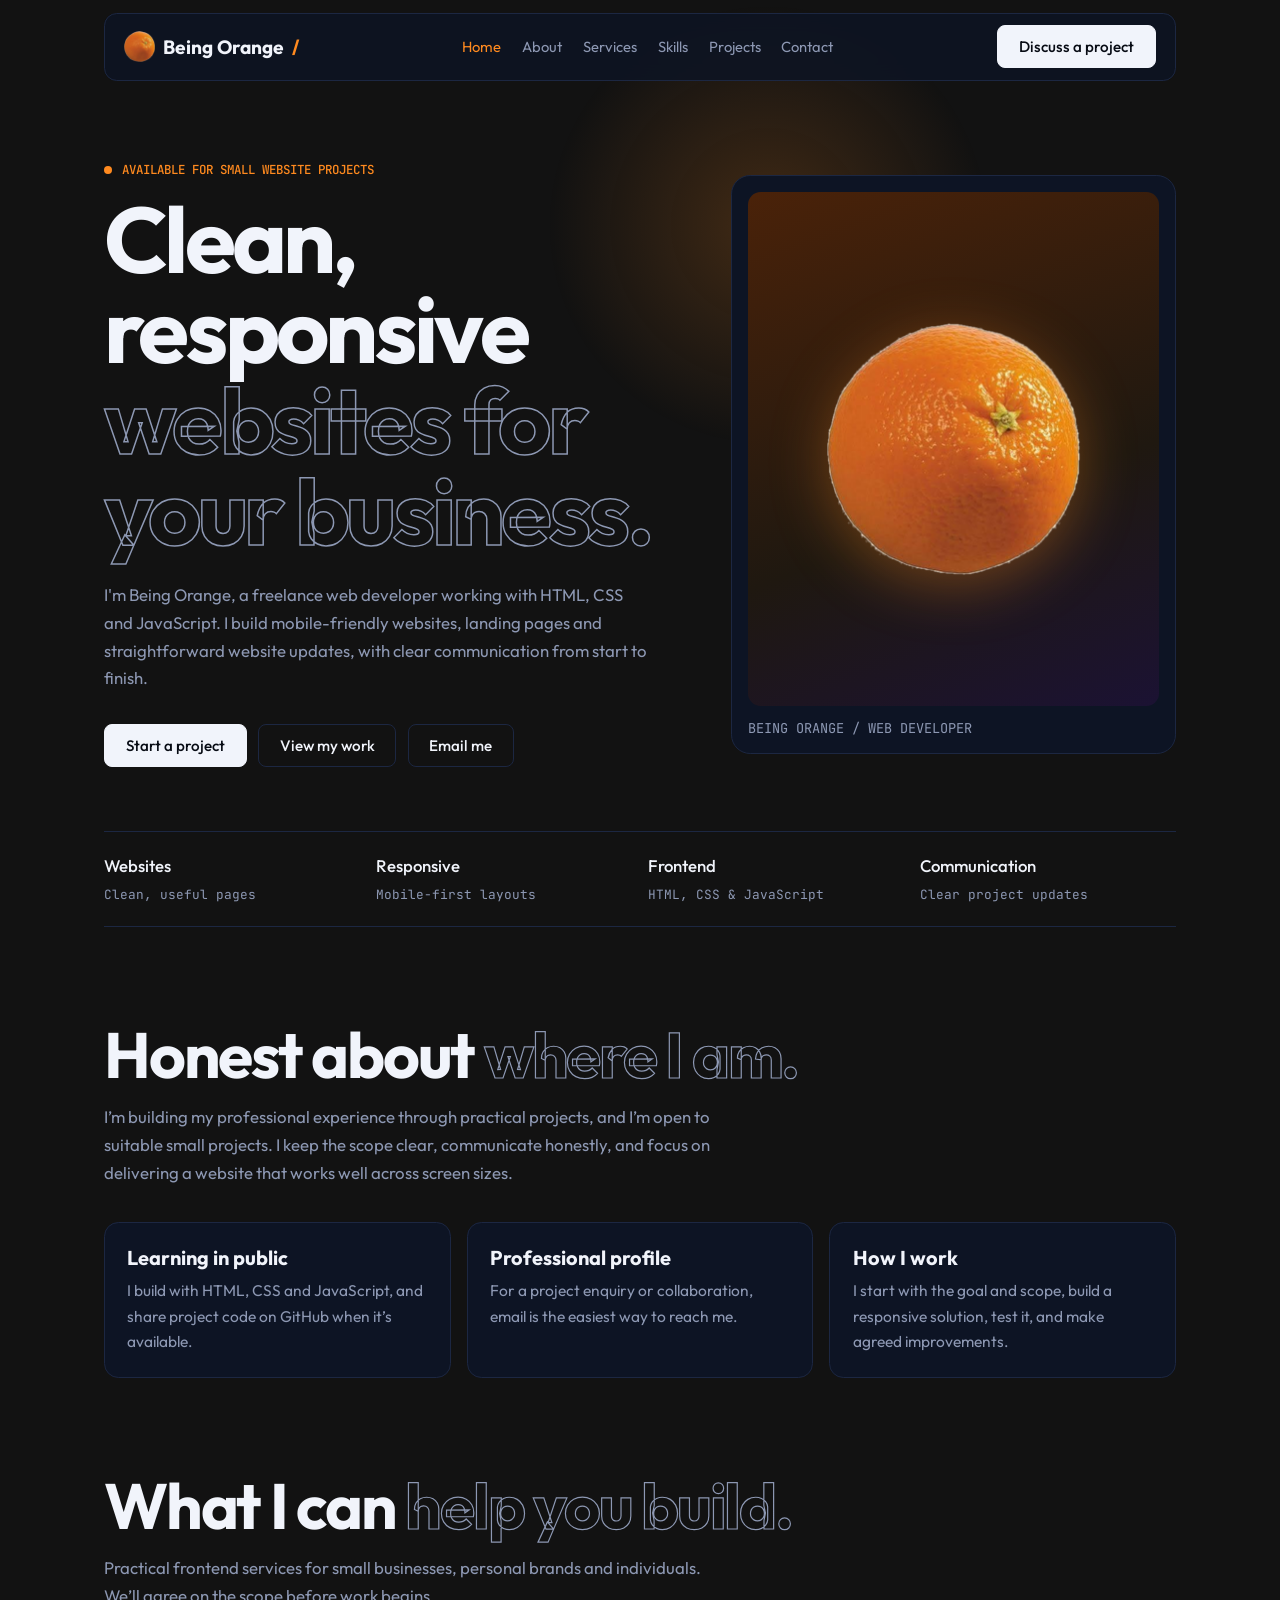
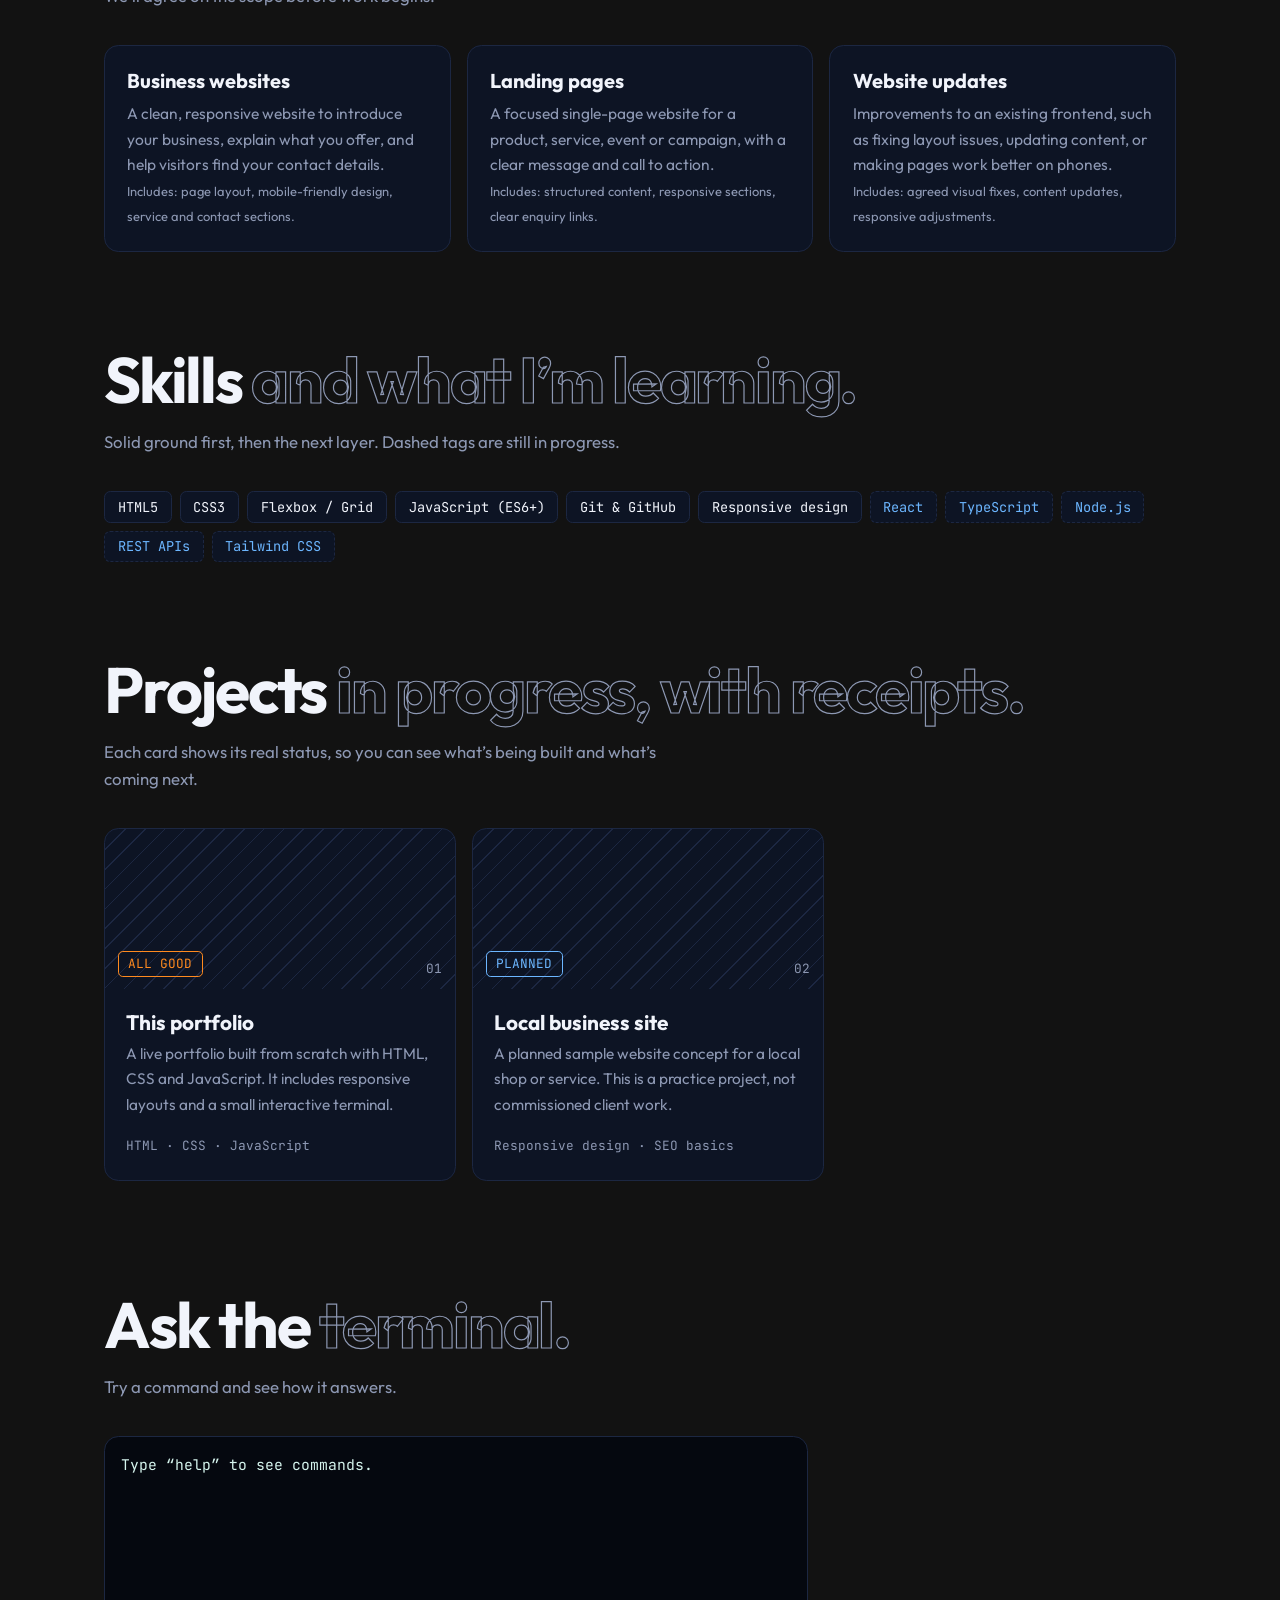
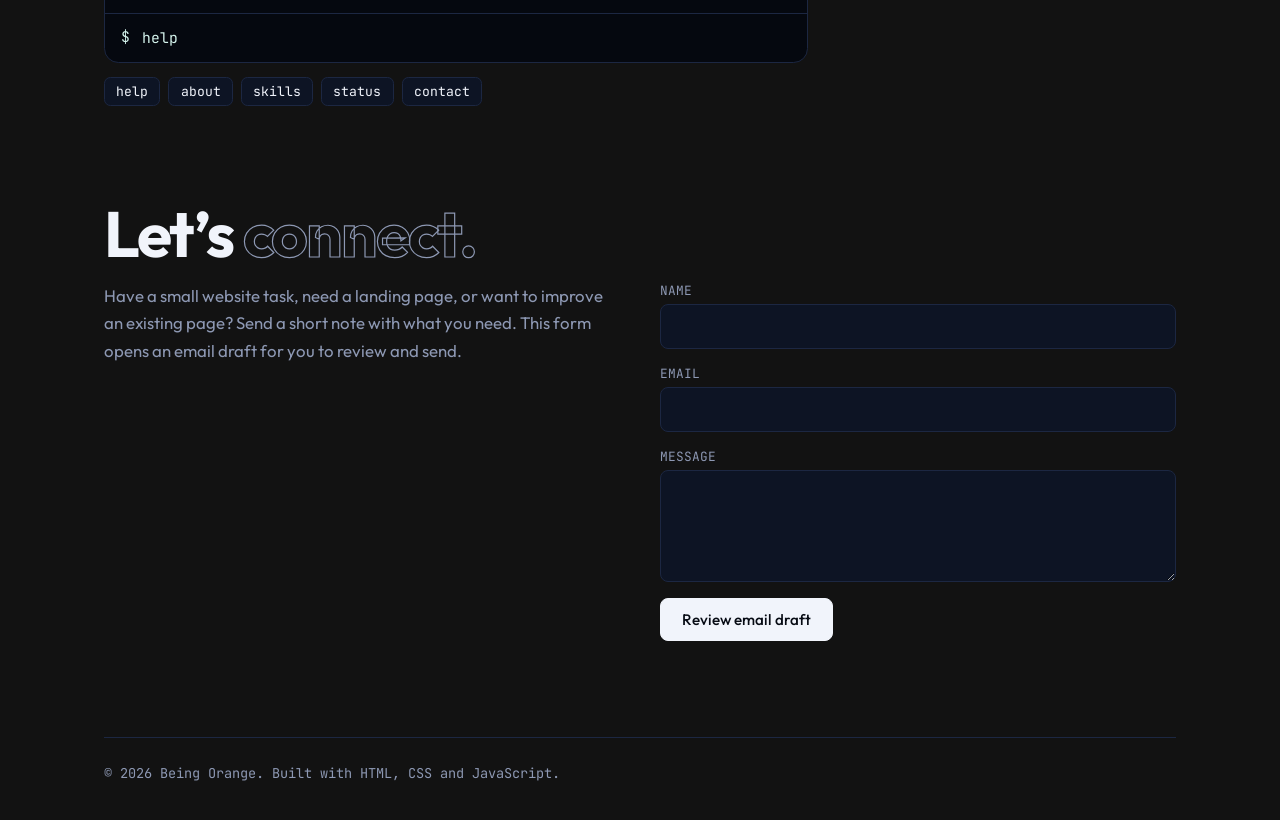
==== commit d889ca54: "Add clear frontend services section" ====
--- a/index.html
+++ b/index.html
@@ -11,7 +11,7 @@
 <body>
 <div class="wrap">
 <header class="nav"><a class="logo" href="#home"><img src="logo.png" alt="" width="30" height="30">Being Orange <i>/</i></a>
-<ul><li><a href="#home">Home</a></li><li><a href="#about">About</a></li><li><a href="#skills">Skills</a></li><li><a href="#projects">Projects</a></li><li><a href="#contact">Contact</a></li></ul>
+<ul><li><a href="#home">Home</a></li><li><a href="#about">About</a></li><li><a href="#services">Services</a></li><li><a href="#skills">Skills</a></li><li><a href="#projects">Projects</a></li><li><a href="#contact">Contact</a></li></ul>
 <a class="btn solid" href="#contact">Discuss a project</a></header>
 
 <main id="home">
@@ -33,6 +33,16 @@
 <div class="card"><h3>Learning in public</h3><p>I build with HTML, CSS and JavaScript, and share project code on GitHub when it’s available.</p></div>
 <div class="card"><h3>Professional profile</h3><p>For a project enquiry or collaboration, email is the easiest way to reach me.</p></div>
 <div class="card"><h3>How I work</h3><p>I start with the goal and scope, build a responsive solution, test it, and make agreed improvements.</p></div>
+</div>
+</section>
+
+<section id="services">
+<h2>What I can <span>help you build.</span></h2>
+<p class="sub">Practical frontend services for small businesses, personal brands and individuals. We’ll agree on the scope before work begins.</p>
+<div class="cards">
+<div class="card"><h3>Business websites</h3><p>A clean, responsive website to introduce your business, explain what you offer, and help visitors find your contact details.</p><p><small>Includes: page layout, mobile-friendly design, service and contact sections.</small></p></div>
+<div class="card"><h3>Landing pages</h3><p>A focused single-page website for a product, service, event or campaign, with a clear message and call to action.</p><p><small>Includes: structured content, responsive sections, clear enquiry links.</small></p></div>
+<div class="card"><h3>Website updates</h3><p>Improvements to an existing frontend, such as fixing layout issues, updating content, or making pages work better on phones.</p><p><small>Includes: agreed visual fixes, content updates, responsive adjustments.</small></p></div>
 </div>
 </section>
 
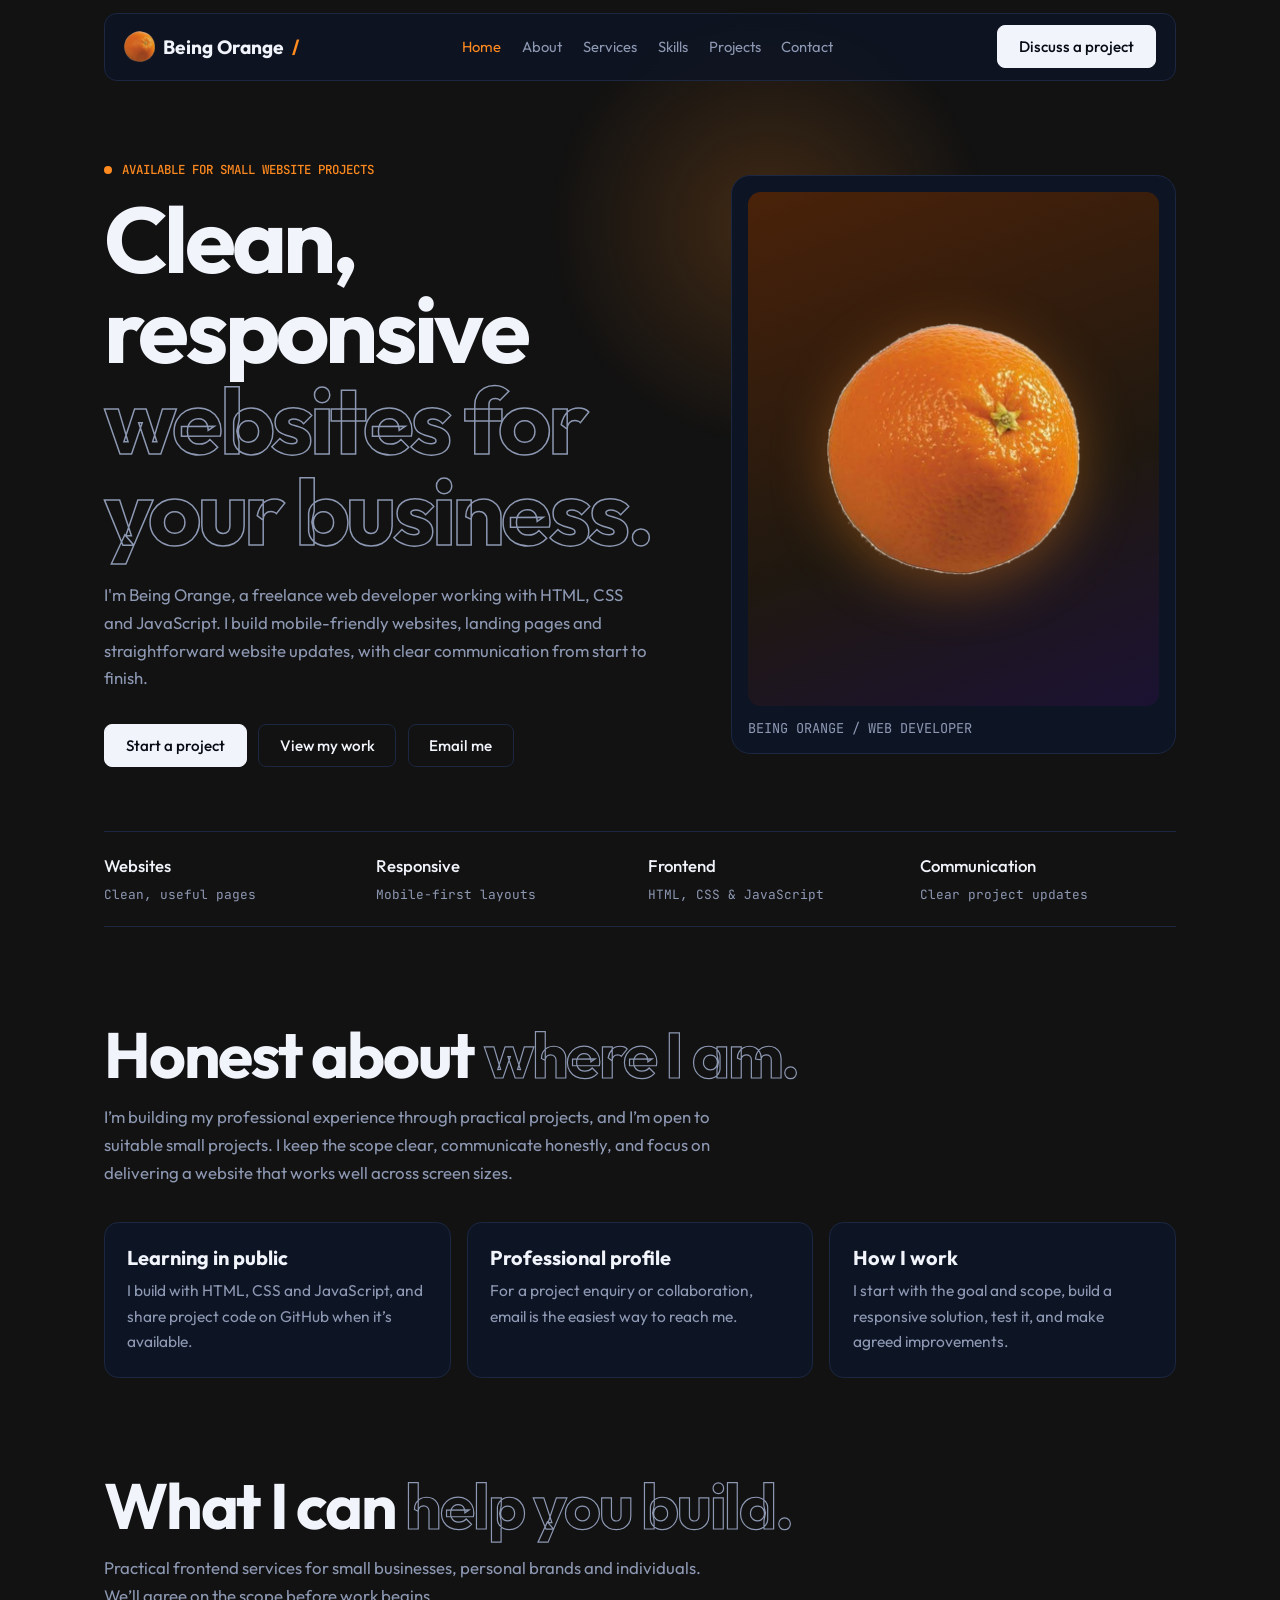
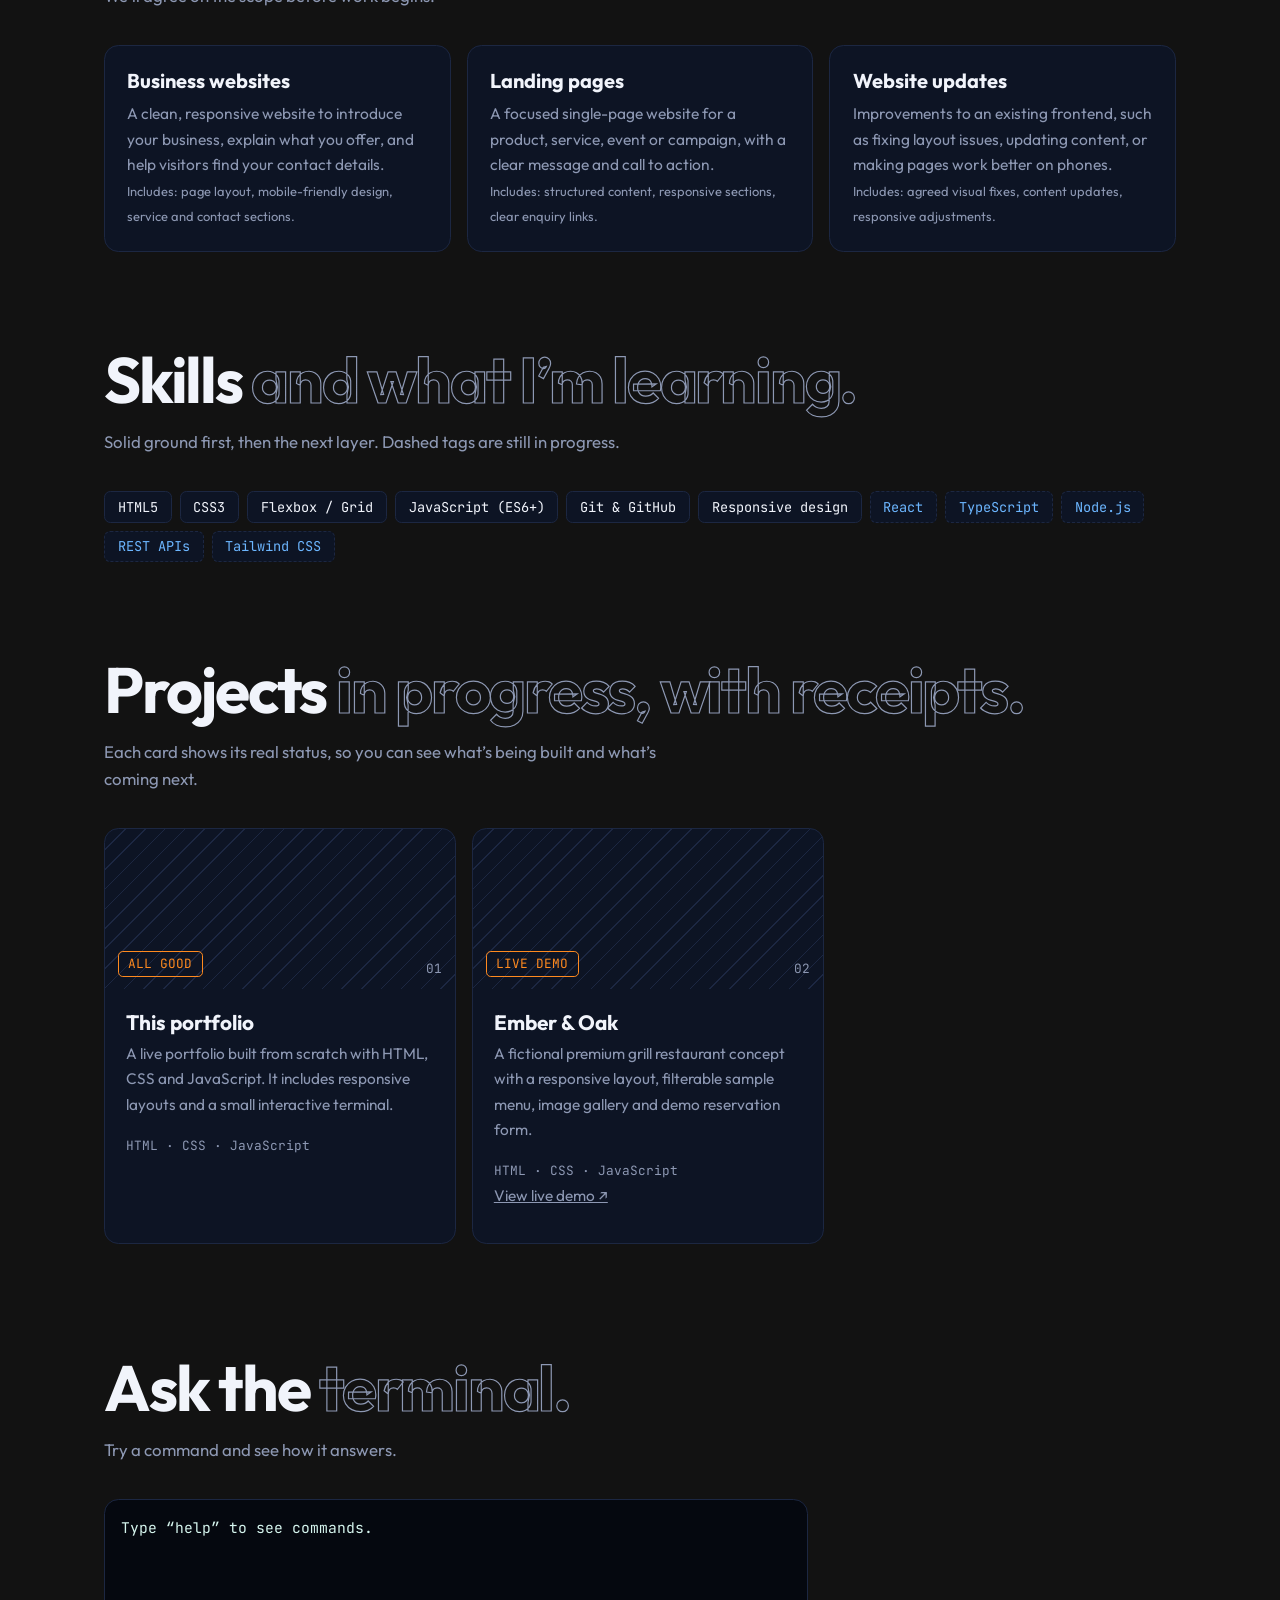
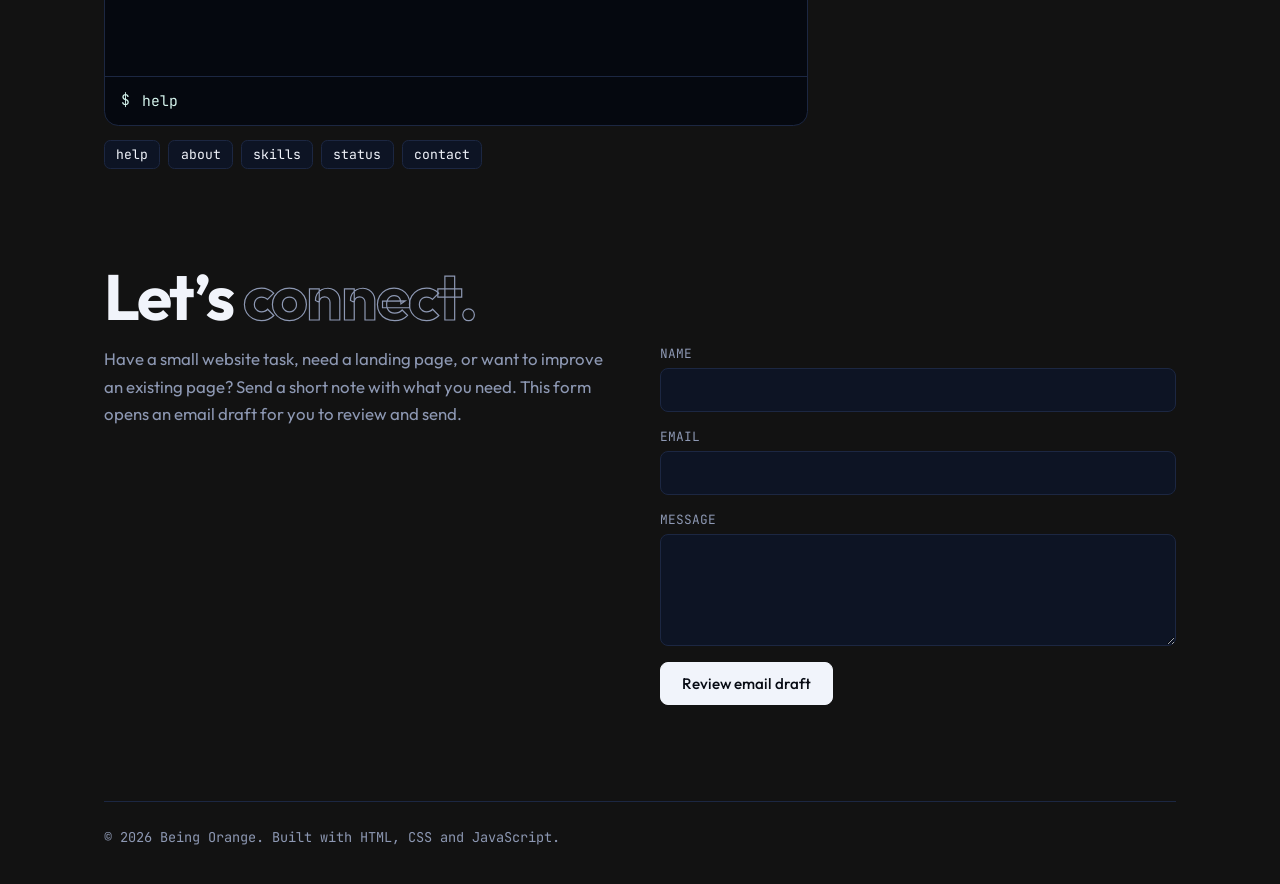
==== commit 51a0ba67: "Feature Ember and Oak demo in portfolio" ====
--- a/index.html
+++ b/index.html
@@ -57,7 +57,7 @@
 <p class="sub">Each card shows its real status, so you can see what’s being built and what’s coming next.</p>
 <div class="scroller">
 <article class="proj"><div class="pv"><span class="chip">ALL GOOD</span><span>01</span></div><div class="pb"><h3>This portfolio</h3><p>A live portfolio built from scratch with HTML, CSS and JavaScript. It includes responsive layouts and a small interactive terminal.</p><small>HTML · CSS · JavaScript</small></div></article>
-<article class="proj"><div class="pv"><span class="chip plan">PLANNED</span><span>02</span></div><div class="pb"><h3>Local business site</h3><p>A planned sample website concept for a local shop or service. This is a practice project, not commissioned client work.</p><small>Responsive design · SEO basics</small></div></article>
+<article class="proj"><div class="pv"><span class="chip">LIVE DEMO</span><span>02</span></div><div class="pb"><h3>Ember &amp; Oak</h3><p>A fictional premium grill restaurant concept with a responsive layout, filterable sample menu, image gallery and demo reservation form.</p><small>HTML · CSS · JavaScript</small><p><a href="ember-and-oak/index.html" target="_blank" rel="noopener">View live demo ↗</a></p></div></article>
 </div>
 </section>
 
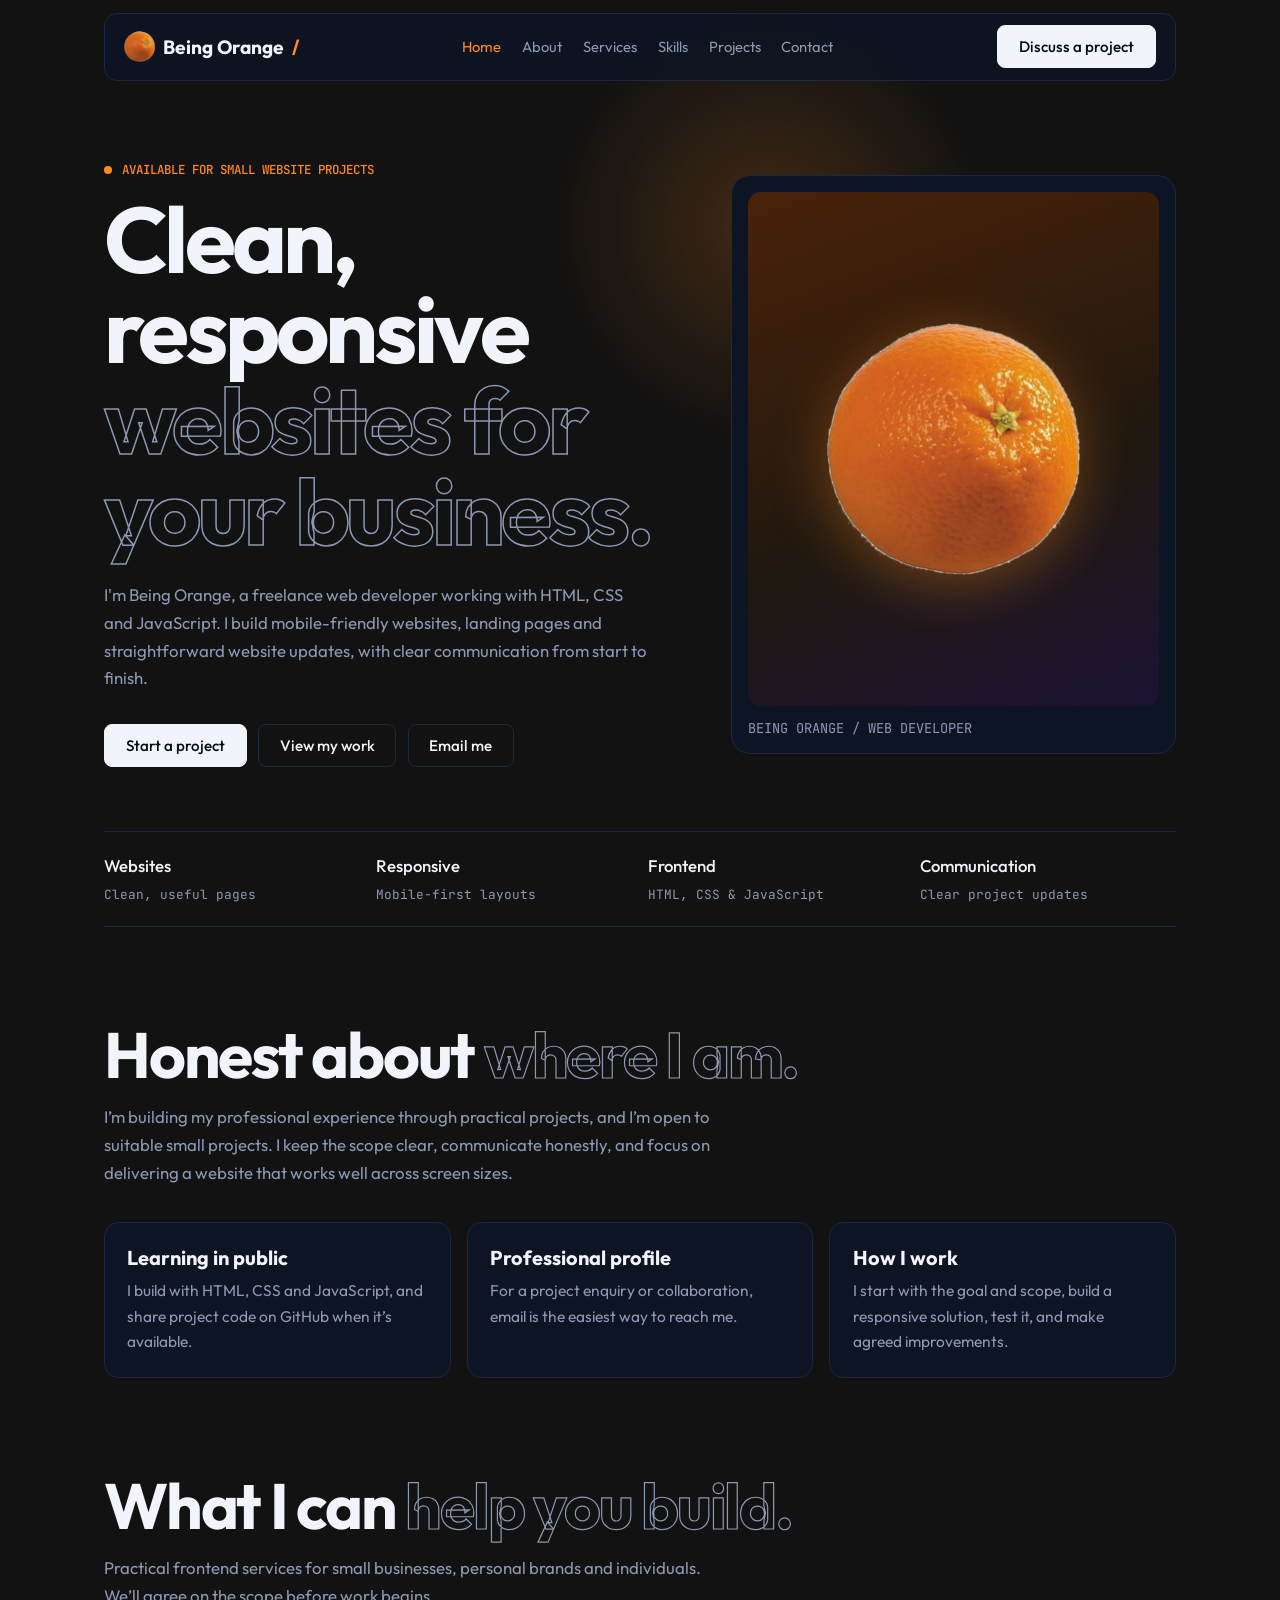
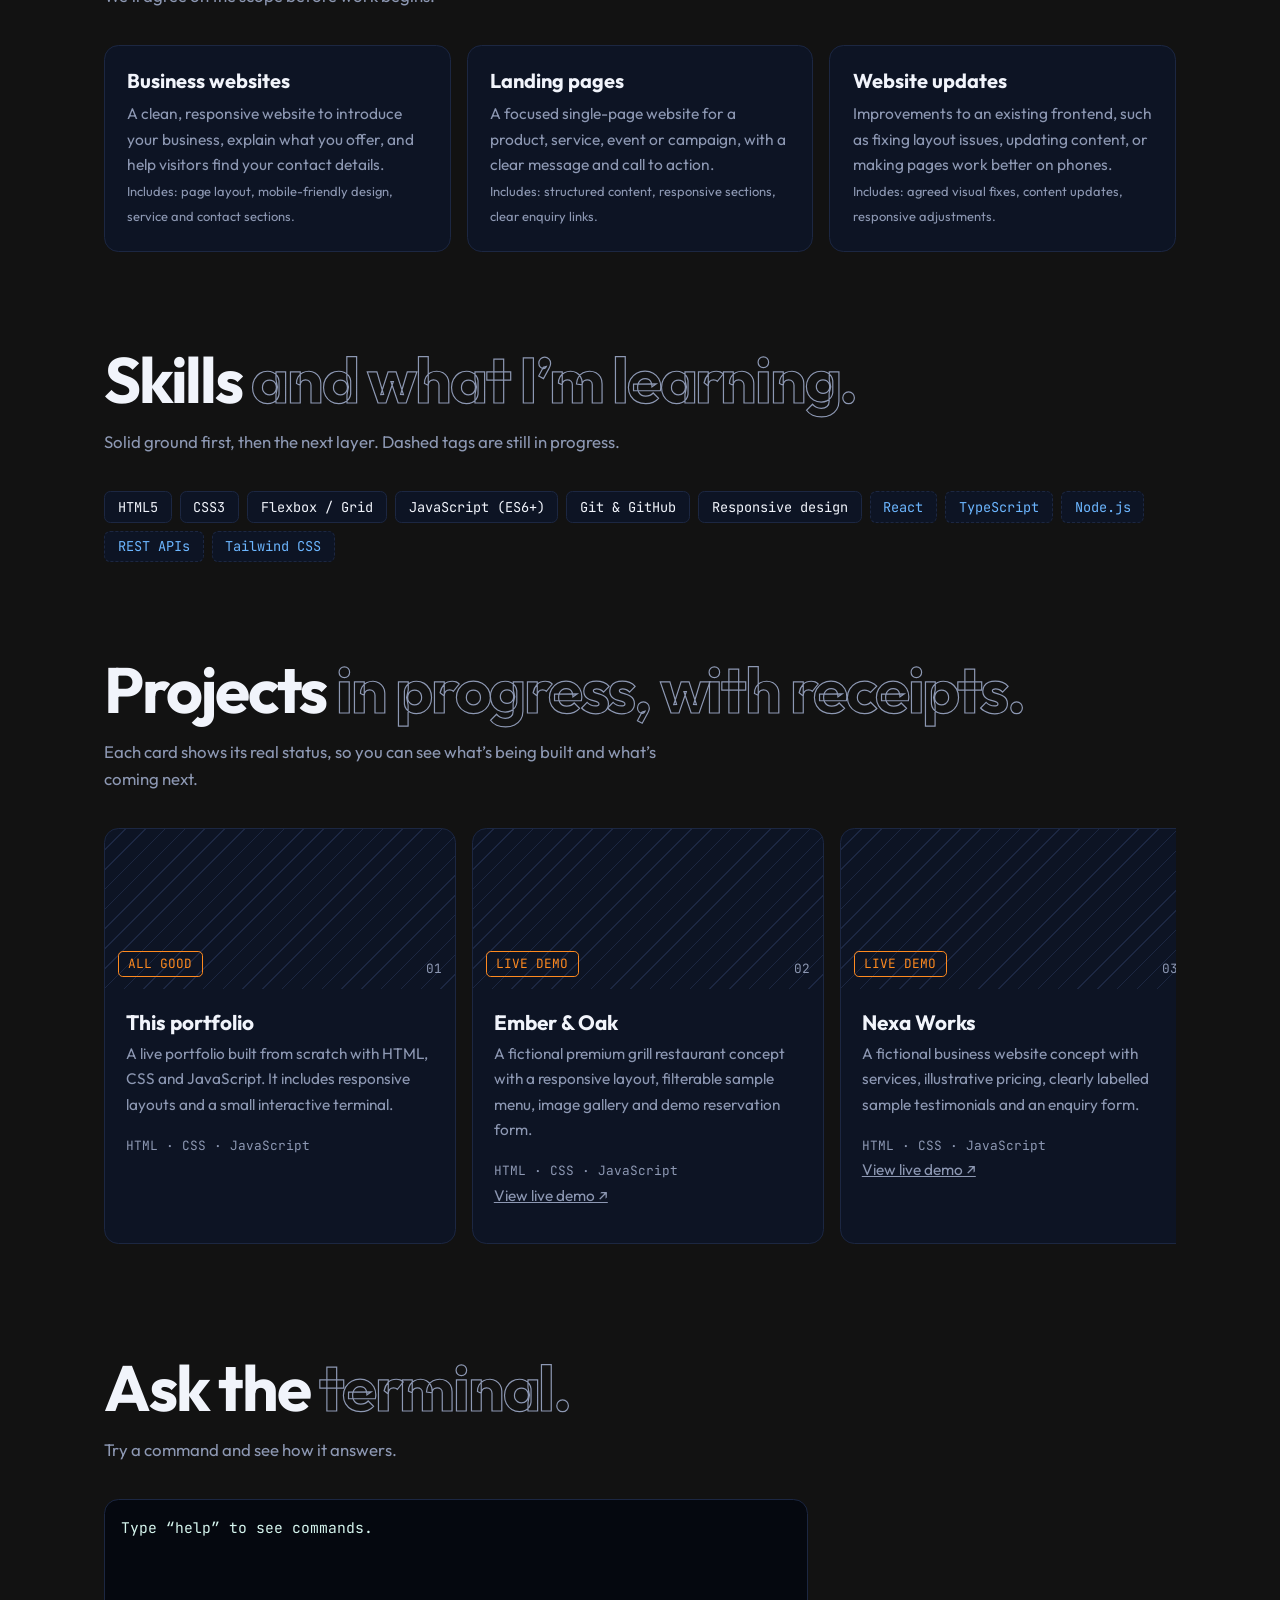
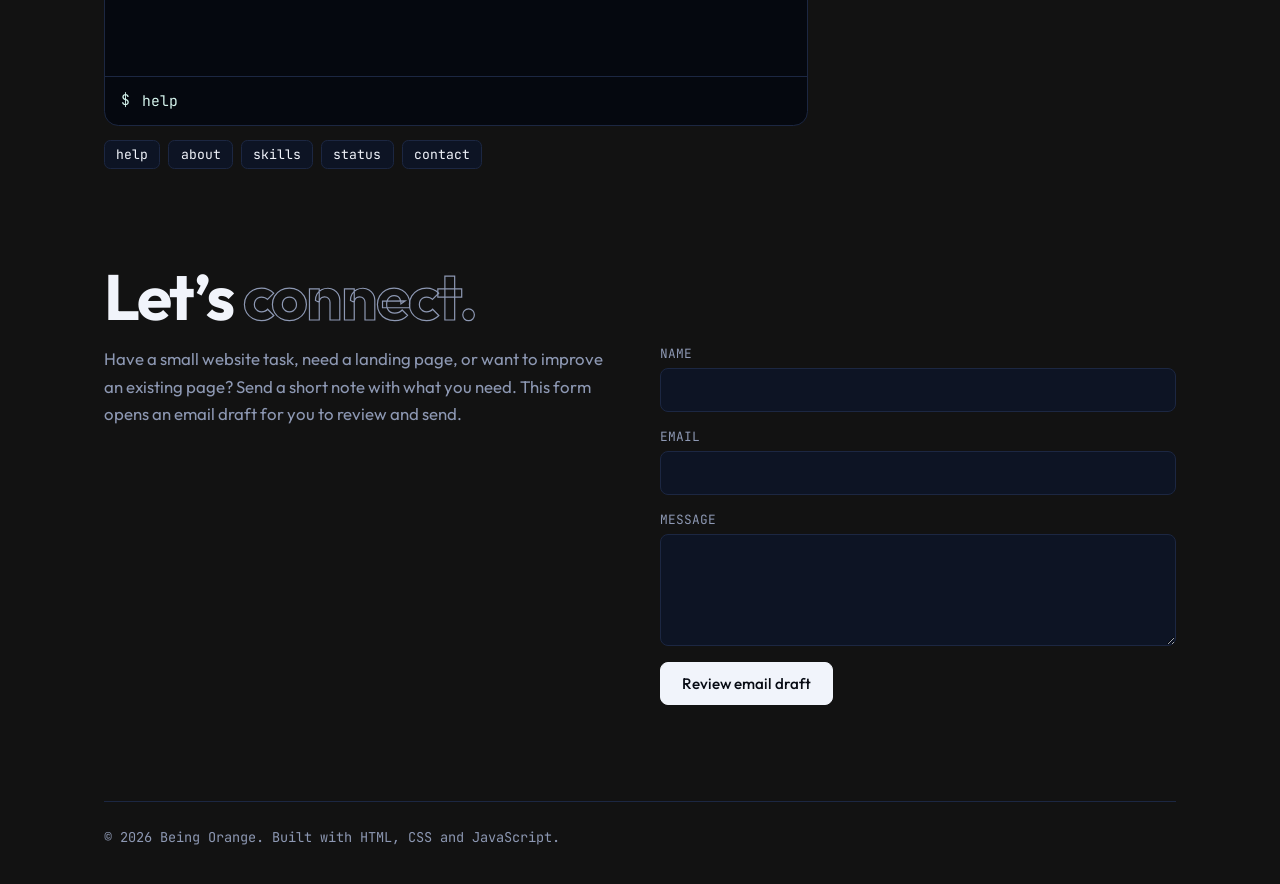
==== commit 2a176df4: "Add business website demo to portfolio" ====
--- a/index.html
+++ b/index.html
@@ -58,6 +58,7 @@
 <div class="scroller">
 <article class="proj"><div class="pv"><span class="chip">ALL GOOD</span><span>01</span></div><div class="pb"><h3>This portfolio</h3><p>A live portfolio built from scratch with HTML, CSS and JavaScript. It includes responsive layouts and a small interactive terminal.</p><small>HTML · CSS · JavaScript</small></div></article>
 <article class="proj"><div class="pv"><span class="chip">LIVE DEMO</span><span>02</span></div><div class="pb"><h3>Ember &amp; Oak</h3><p>A fictional premium grill restaurant concept with a responsive layout, filterable sample menu, image gallery and demo reservation form.</p><small>HTML · CSS · JavaScript</small><p><a href="ember-and-oak/index.html" target="_blank" rel="noopener">View live demo ↗</a></p></div></article>
+<article class="proj"><div class="pv"><span class="chip">LIVE DEMO</span><span>03</span></div><div class="pb"><h3>Nexa Works</h3><p>A fictional business website concept with services, illustrative pricing, clearly labelled sample testimonials and an enquiry form.</p><small>HTML · CSS · JavaScript</small><p><a href="business-website/index.html" target="_blank" rel="noopener">View live demo ↗</a></p></div></article>
 </div>
 </section>
 
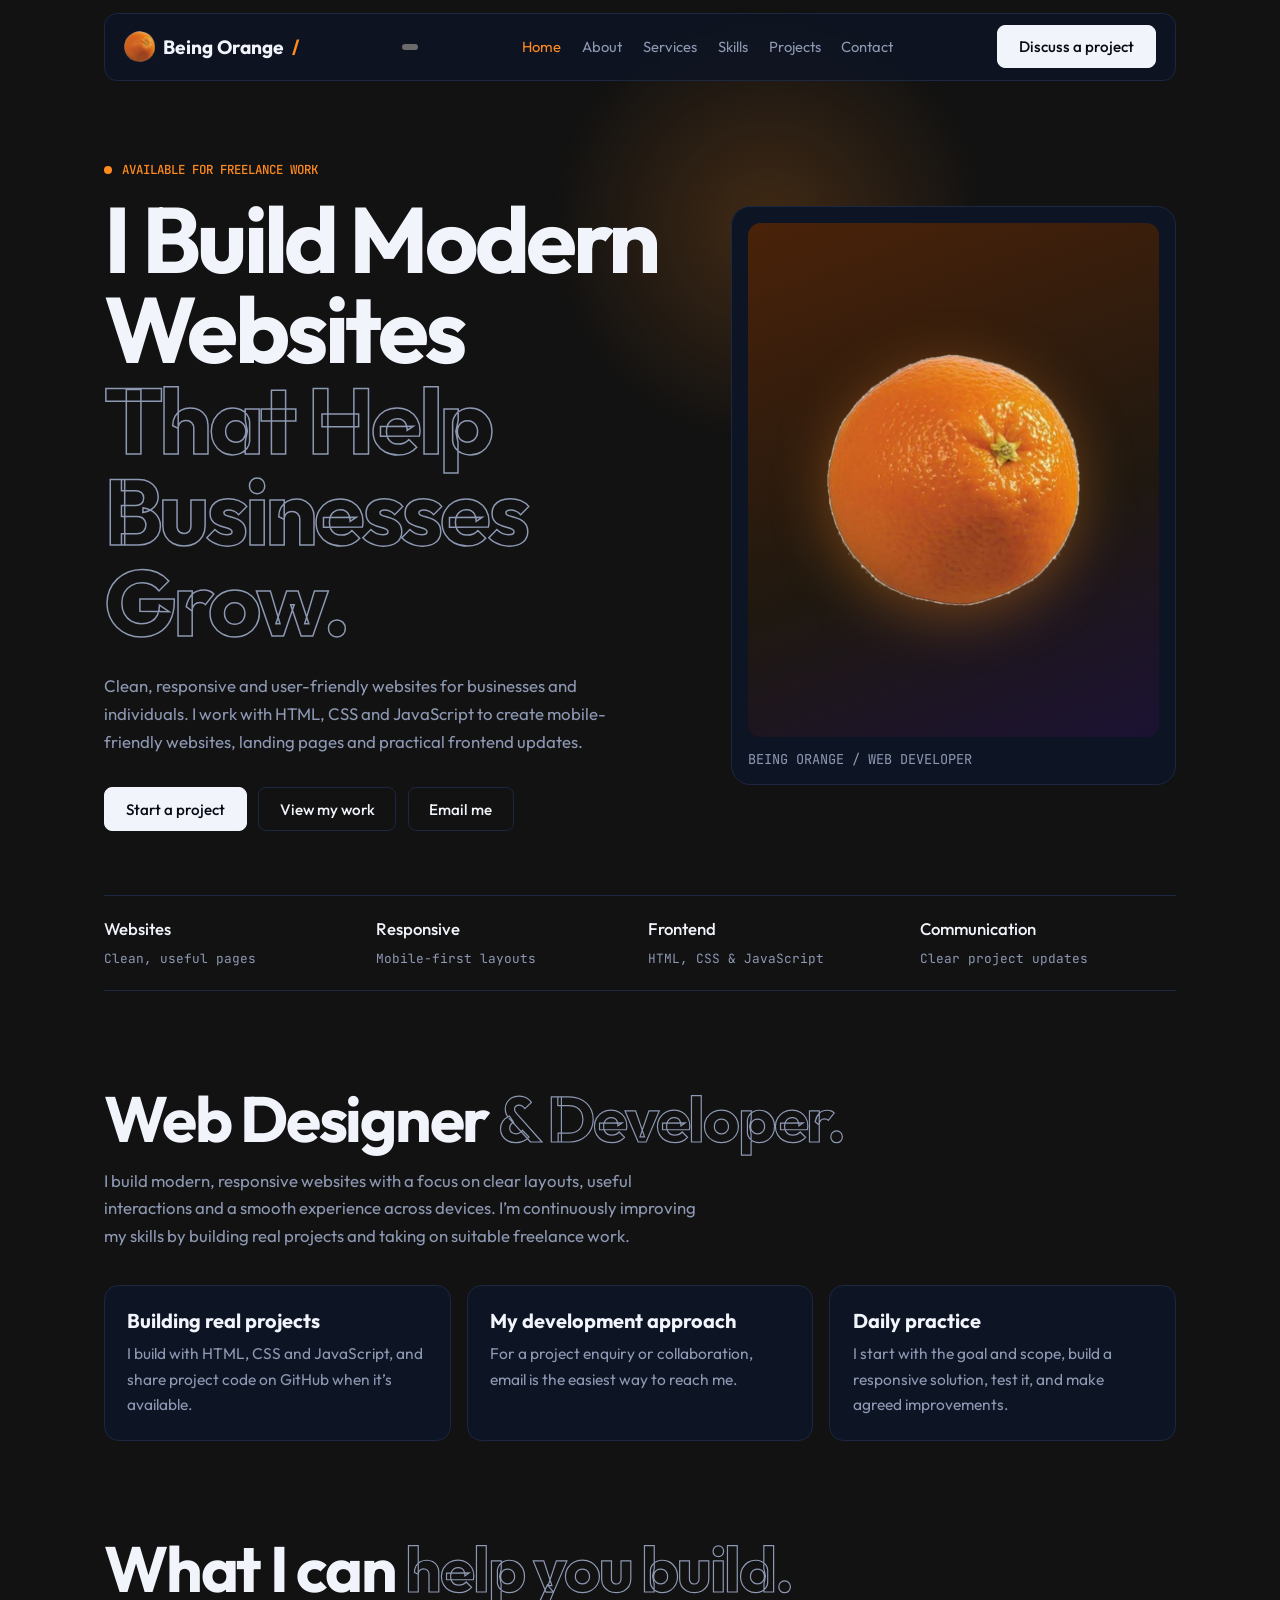
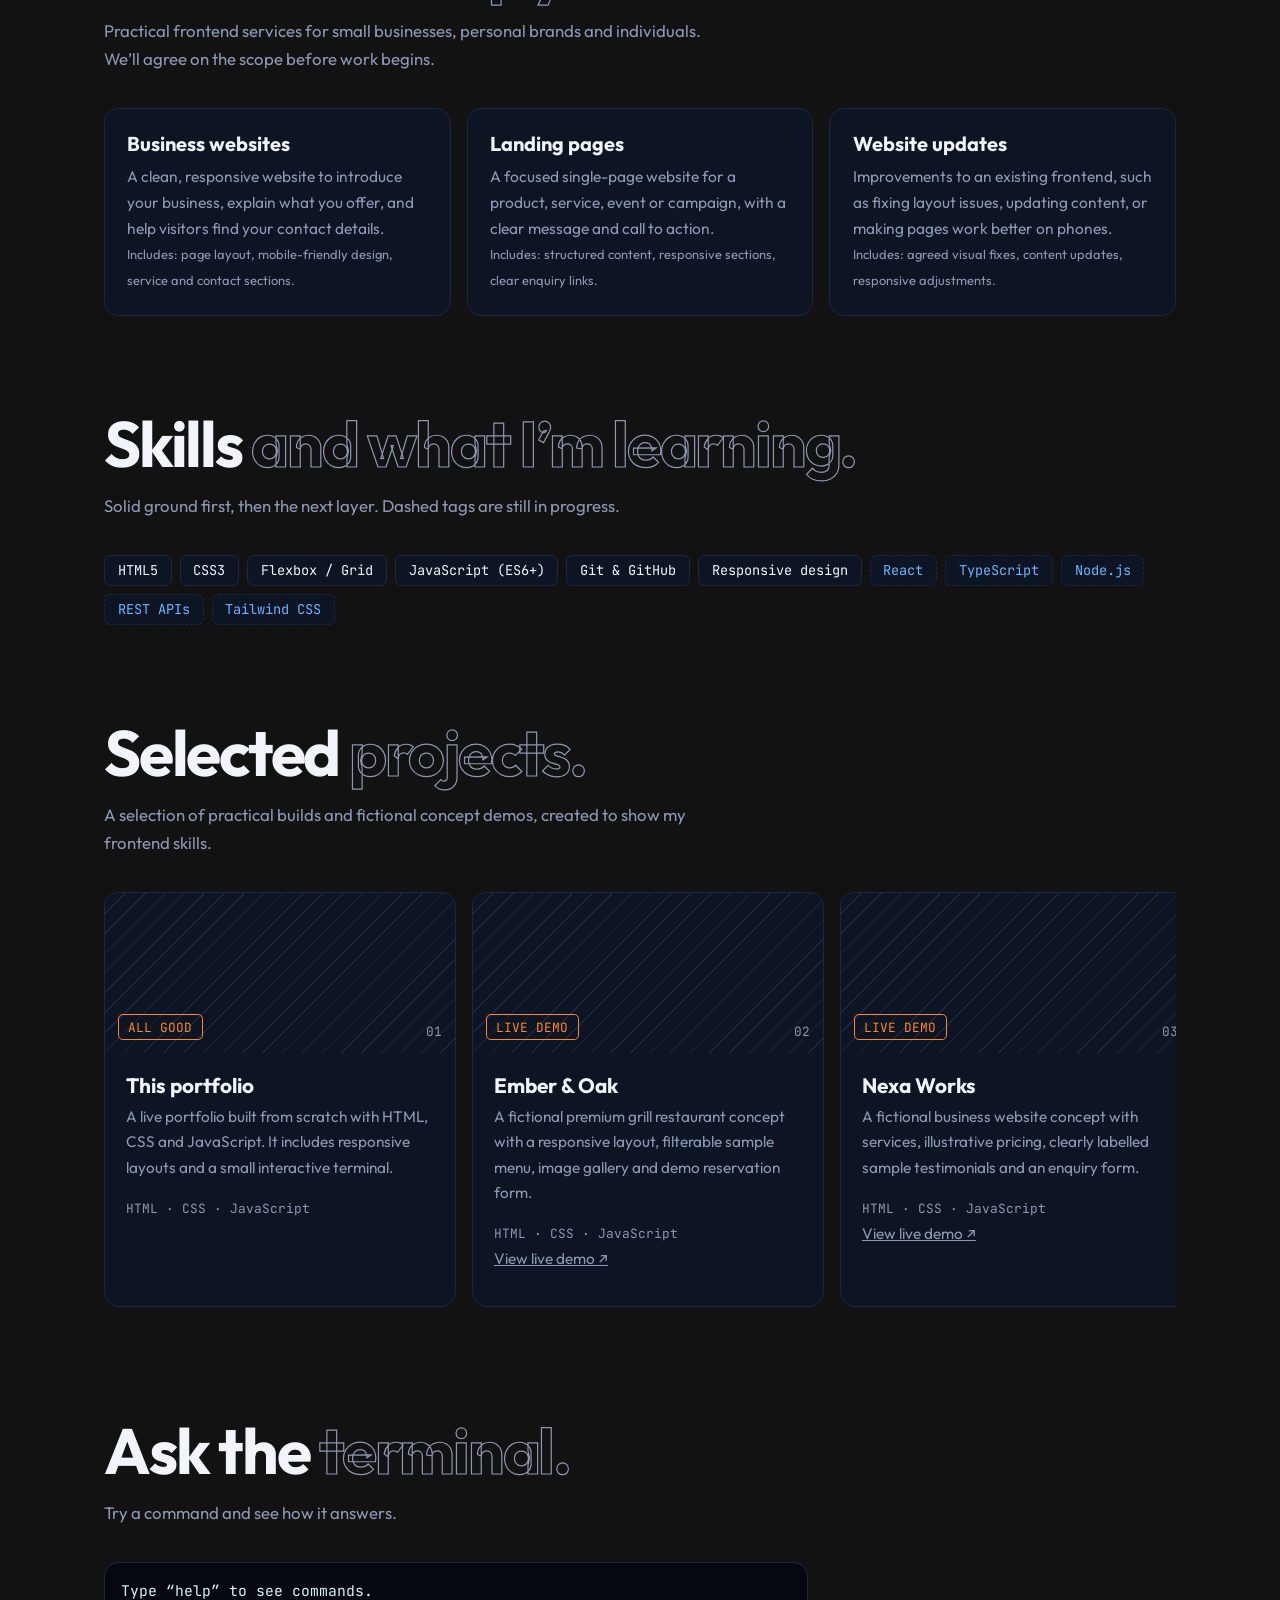
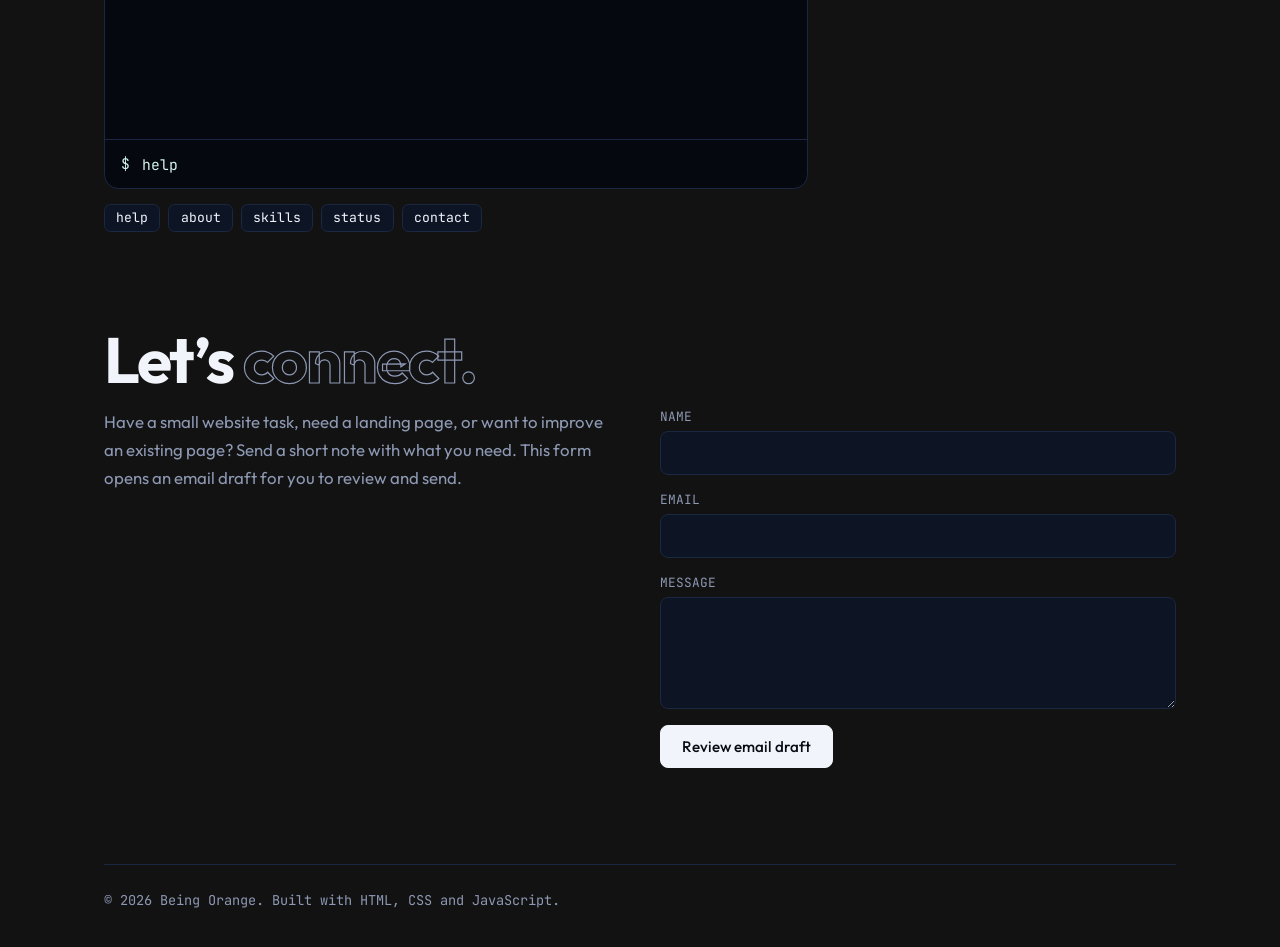
==== commit ea6cf0e8: "Refresh portfolio positioning and navigation markup" ====
--- a/index.html
+++ b/index.html
@@ -11,15 +11,16 @@
 <body>
 <div class="wrap">
 <header class="nav"><a class="logo" href="#home"><img src="logo.png" alt="" width="30" height="30">Being Orange <i>/</i></a>
-<ul><li><a href="#home">Home</a></li><li><a href="#about">About</a></li><li><a href="#services">Services</a></li><li><a href="#skills">Skills</a></li><li><a href="#projects">Projects</a></li><li><a href="#contact">Contact</a></li></ul>
+<button class="menu-toggle" type="button" aria-label="Open navigation" aria-expanded="false" aria-controls="primary-navigation"><span></span><span></span><span></span></button>
+<ul id="primary-navigation"><li><a href="#home">Home</a></li><li><a href="#about">About</a></li><li><a href="#services">Services</a></li><li><a href="#skills">Skills</a></li><li><a href="#projects">Projects</a></li><li><a href="#contact">Contact</a></li></ul>
 <a class="btn solid" href="#contact">Discuss a project</a></header>
 
 <main id="home">
 <div class="hero">
 <div>
-<p class="status">AVAILABLE FOR SMALL WEBSITE PROJECTS</p>
-<h1>Clean, responsive <span>websites for your business.</span></h1>
-<p class="lead">I'm Being Orange, a freelance web developer working with HTML, CSS and JavaScript. I build mobile-friendly websites, landing pages and straightforward website updates, with clear communication from start to finish.</p>
+<p class="status">AVAILABLE FOR FREELANCE WORK</p>
+<h1>I Build Modern Websites <span>That Help Businesses Grow.</span></h1>
+<p class="lead">Clean, responsive and user-friendly websites for businesses and individuals. I work with HTML, CSS and JavaScript to create mobile-friendly websites, landing pages and practical frontend updates.</p>
 <div class="row"><a class="btn solid" href="#contact">Start a project</a><a class="btn" href="#projects">View my work</a><a class="btn" href="mailto:wczaraw@gmail.com">Email me</a></div>
 </div>
 <aside class="card-id" aria-label="Profile card"><div class="shot"><img src="logo.png" alt="Being Orange logo"></div><p>BEING ORANGE / WEB DEVELOPER</p></aside>
@@ -27,12 +28,12 @@
 <div class="pillars"><div><b>Websites</b><span>Clean, useful pages</span></div><div><b>Responsive</b><span>Mobile-first layouts</span></div><div><b>Frontend</b><span>HTML, CSS &amp; JavaScript</span></div><div><b>Communication</b><span>Clear project updates</span></div></div>
 
 <section id="about">
-<h2>Honest about <span>where I am.</span></h2>
-<p class="sub">I’m building my professional experience through practical projects, and I’m open to suitable small projects. I keep the scope clear, communicate honestly, and focus on delivering a website that works well across screen sizes.</p>
+<h2>Web Designer <span>&amp; Developer.</span></h2>
+<p class="sub">I build modern, responsive websites with a focus on clear layouts, useful interactions and a smooth experience across devices. I’m continuously improving my skills by building real projects and taking on suitable freelance work.</p>
 <div class="cards">
-<div class="card"><h3>Learning in public</h3><p>I build with HTML, CSS and JavaScript, and share project code on GitHub when it’s available.</p></div>
-<div class="card"><h3>Professional profile</h3><p>For a project enquiry or collaboration, email is the easiest way to reach me.</p></div>
-<div class="card"><h3>How I work</h3><p>I start with the goal and scope, build a responsive solution, test it, and make agreed improvements.</p></div>
+<div class="card"><h3>Building real projects</h3><p>I build with HTML, CSS and JavaScript, and share project code on GitHub when it’s available.</p></div>
+<div class="card"><h3>My development approach</h3><p>For a project enquiry or collaboration, email is the easiest way to reach me.</p></div>
+<div class="card"><h3>Daily practice</h3><p>I start with the goal and scope, build a responsive solution, test it, and make agreed improvements.</p></div>
 </div>
 </section>
 
@@ -53,8 +54,8 @@
 </section>
 
 <section id="projects">
-<h2>Projects <span>in progress, with receipts.</span></h2>
-<p class="sub">Each card shows its real status, so you can see what’s being built and what’s coming next.</p>
+<h2>Selected <span>projects.</span></h2>
+<p class="sub">A selection of practical builds and fictional concept demos, created to show my frontend skills.</p>
 <div class="scroller">
 <article class="proj"><div class="pv"><span class="chip">ALL GOOD</span><span>01</span></div><div class="pb"><h3>This portfolio</h3><p>A live portfolio built from scratch with HTML, CSS and JavaScript. It includes responsive layouts and a small interactive terminal.</p><small>HTML · CSS · JavaScript</small></div></article>
 <article class="proj"><div class="pv"><span class="chip">LIVE DEMO</span><span>02</span></div><div class="pb"><h3>Ember &amp; Oak</h3><p>A fictional premium grill restaurant concept with a responsive layout, filterable sample menu, image gallery and demo reservation form.</p><small>HTML · CSS · JavaScript</small><p><a href="ember-and-oak/index.html" target="_blank" rel="noopener">View live demo ↗</a></p></div></article>
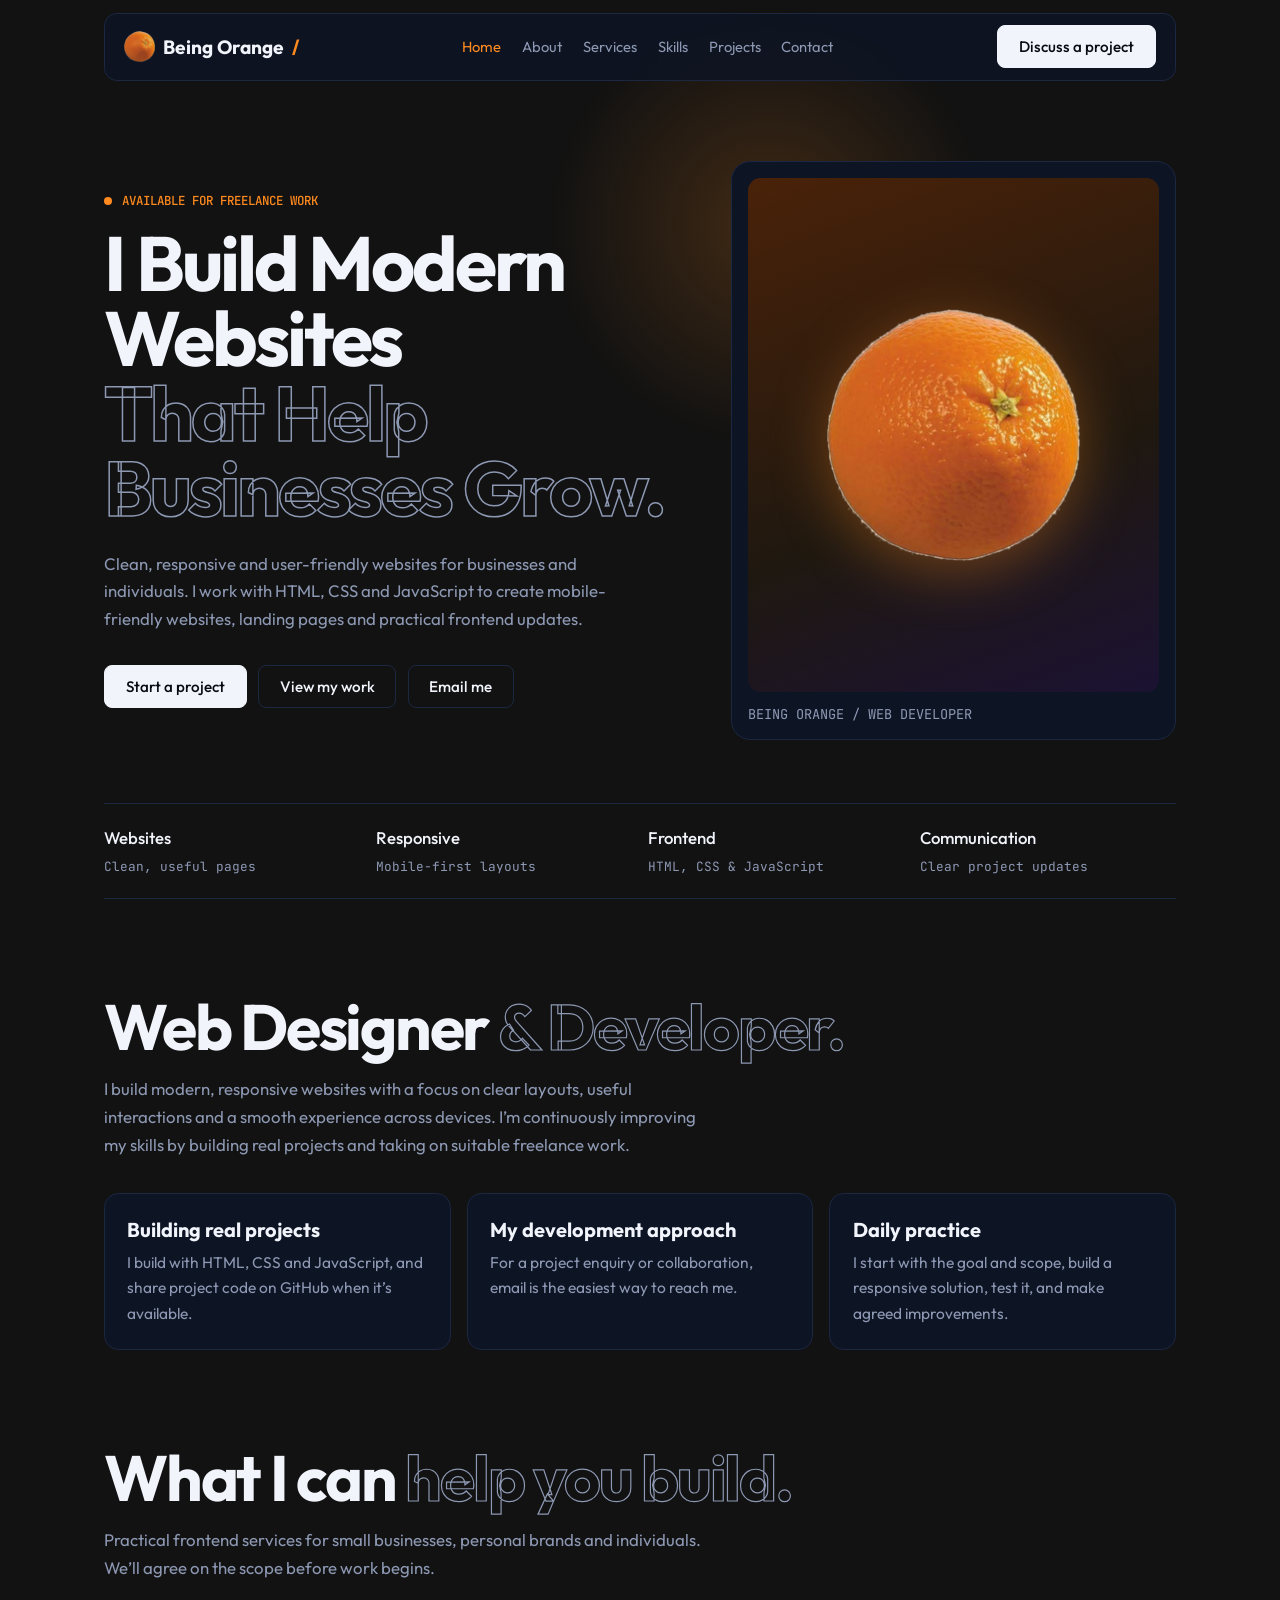
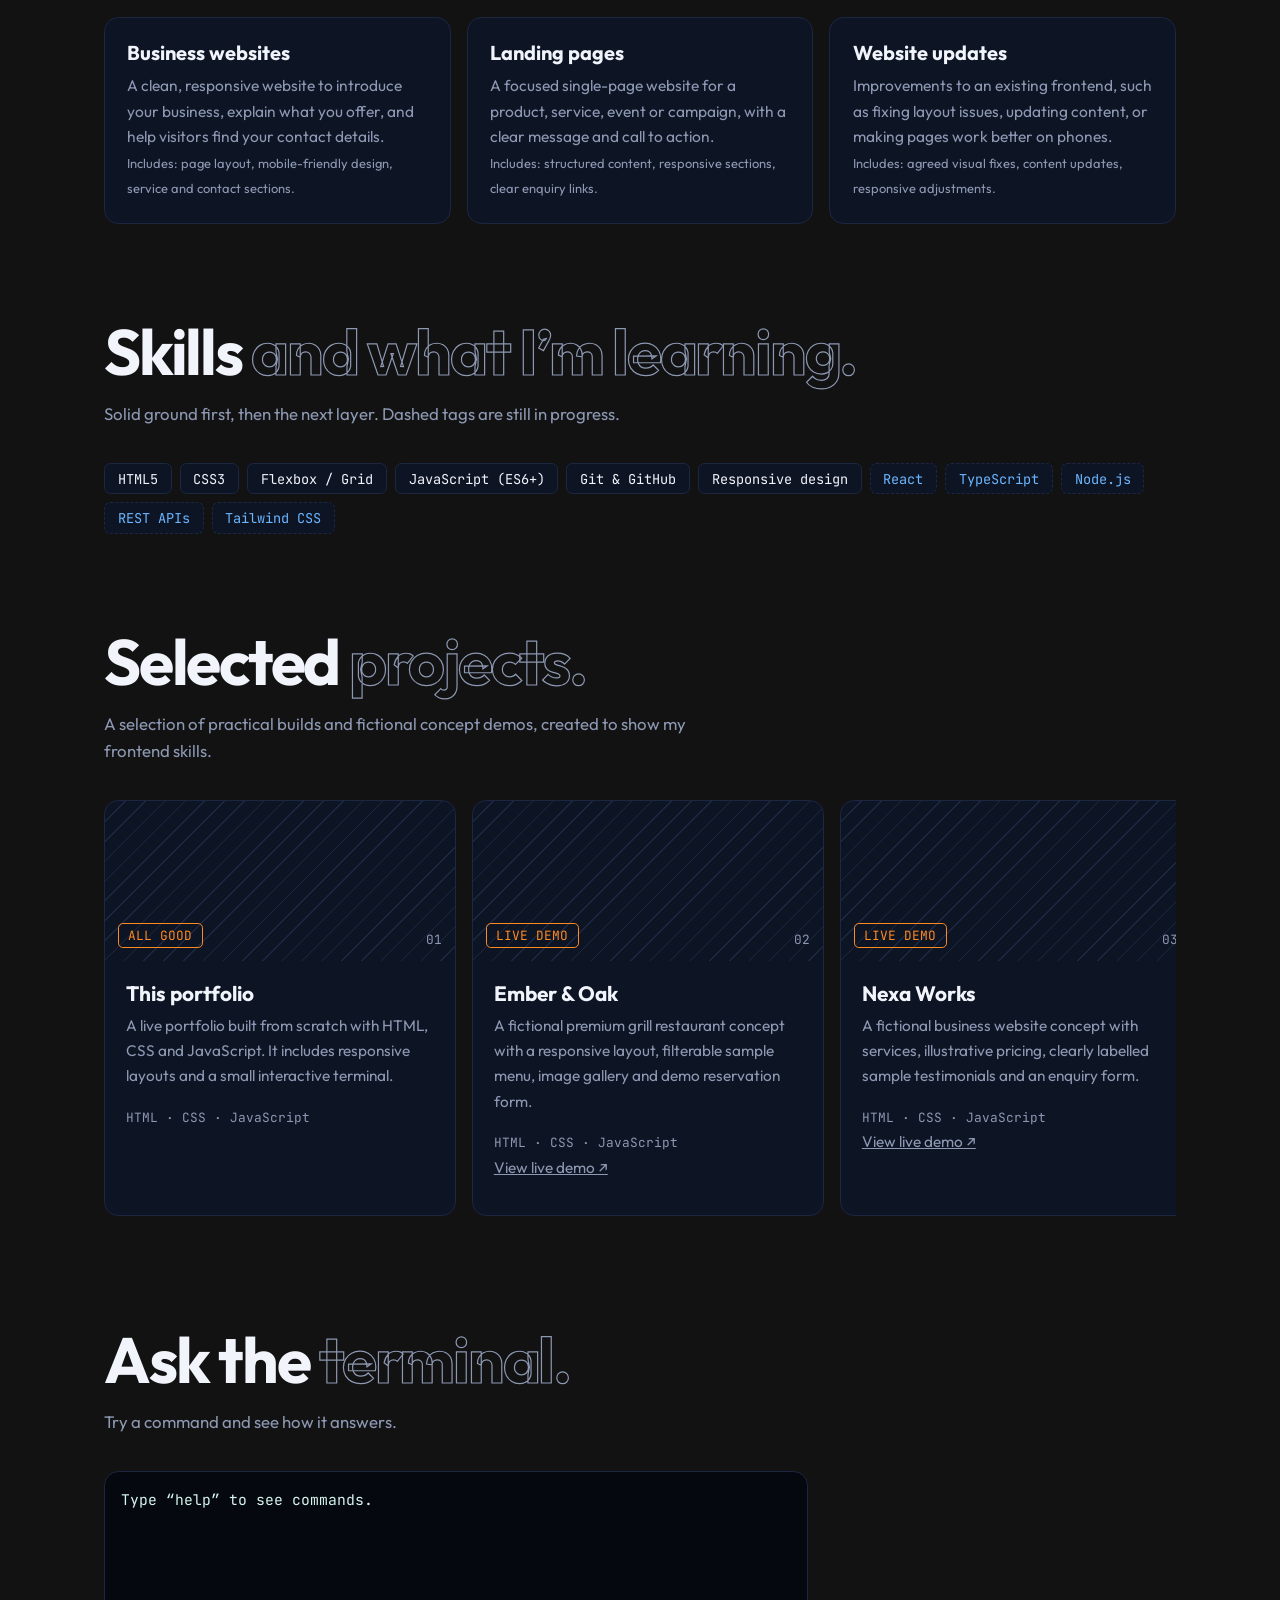
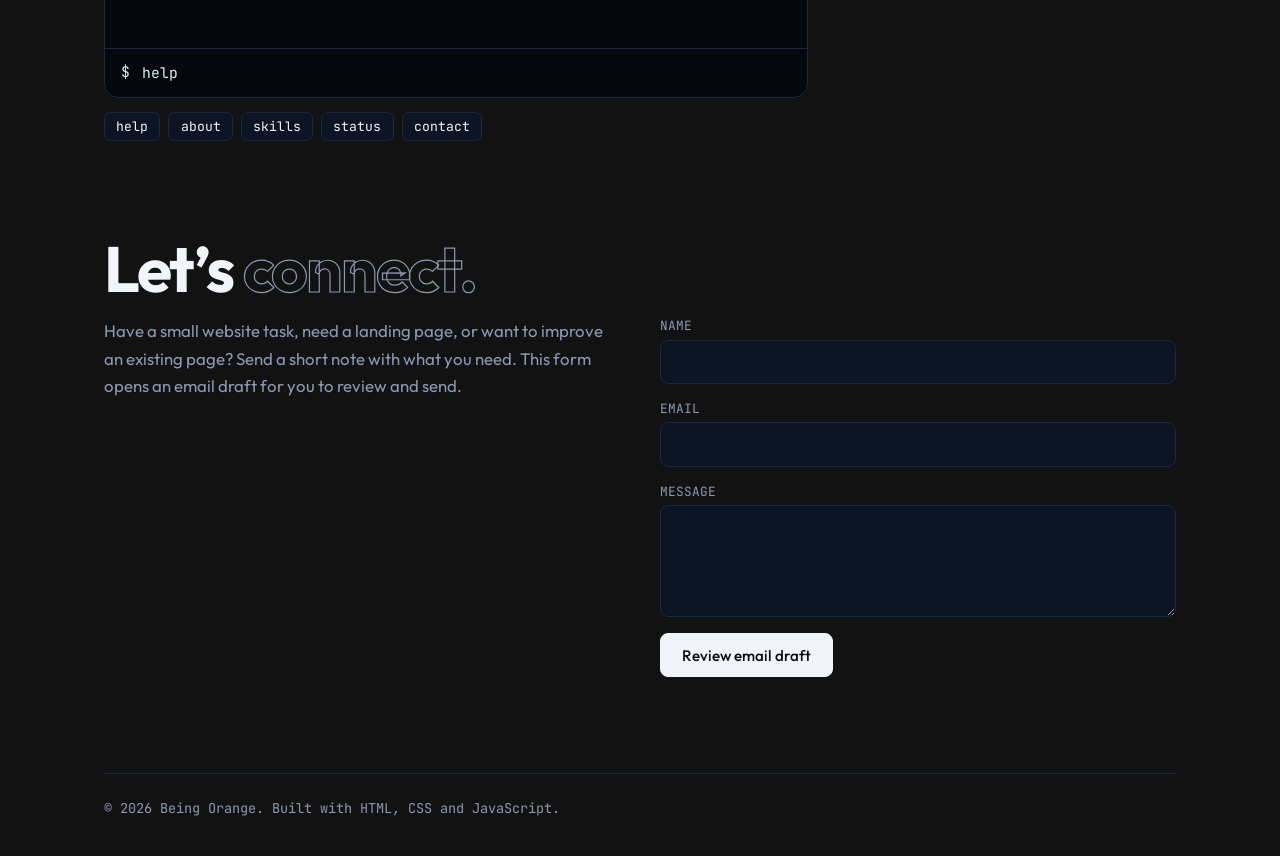
==== commit 6278a0da: "Add NEXTECH store to portfolio projects" ====
--- a/index.html
+++ b/index.html
@@ -60,6 +60,7 @@
 <article class="proj"><div class="pv"><span class="chip">ALL GOOD</span><span>01</span></div><div class="pb"><h3>This portfolio</h3><p>A live portfolio built from scratch with HTML, CSS and JavaScript. It includes responsive layouts and a small interactive terminal.</p><small>HTML · CSS · JavaScript</small></div></article>
 <article class="proj"><div class="pv"><span class="chip">LIVE DEMO</span><span>02</span></div><div class="pb"><h3>Ember &amp; Oak</h3><p>A fictional premium grill restaurant concept with a responsive layout, filterable sample menu, image gallery and demo reservation form.</p><small>HTML · CSS · JavaScript</small><p><a href="ember-and-oak/index.html" target="_blank" rel="noopener">View live demo ↗</a></p></div></article>
 <article class="proj"><div class="pv"><span class="chip">LIVE DEMO</span><span>03</span></div><div class="pb"><h3>Nexa Works</h3><p>A fictional business website concept with services, illustrative pricing, clearly labelled sample testimonials and an enquiry form.</p><small>HTML · CSS · JavaScript</small><p><a href="business-website/index.html" target="_blank" rel="noopener">View live demo ↗</a></p></div></article>
+<article class="proj"><div class="pv"><span class="chip">LIVE DEMO</span><span>04</span></div><div class="pb"><h3>NEXTECH</h3><p>A fictional mobile phone and accessories storefront with product search, filters, sorting, product details, a working demo cart and simulated checkout.</p><small>HTML · CSS · JavaScript</small><p><a href="nextech/index.html" target="_blank" rel="noopener">View live demo ↗</a></p></div></article>
 </div>
 </section>
 
--- a/style.css
+++ b/style.css
@@ -16,7 +16,7 @@
 .hero{display:grid;grid-template-columns:1.3fr 1fr;gap:3rem;align-items:center;padding:5rem 0 4rem}
 .status{font:500 .78rem var(--m);color:var(--accent);margin:0 0 1rem}
 .status:before{content:"";display:inline-block;width:.5rem;height:.5rem;border-radius:50%;background:var(--accent);margin-right:.6rem}
-h1{font:700 clamp(2.8rem,8vw,5.8rem)/.98 var(--f);letter-spacing:-.04em;margin:0 0 1.5rem}
+h1{font:700 clamp(2.5rem,6.5vw,4.8rem)/.98 var(--f);letter-spacing:-.04em;margin:0 0 1.5rem}
 h1 span{display:block;color:transparent;-webkit-text-stroke:1.5px var(--muted)}
 .lead{color:var(--muted);max-width:34rem;margin:0 0 2rem}
 .row{display:flex;gap:.7rem;flex-wrap:wrap}
@@ -172,7 +172,7 @@
   .hero{grid-template-columns:minmax(0,1fr);gap:1.5rem;padding:2.6rem 0 2rem}
   .hero>div{min-width:0}
   .status{font-size:.66rem;letter-spacing:.01em;line-height:1.55;overflow-wrap:anywhere}
-  h1{font-size:clamp(2.35rem,10.5vw,3.35rem);line-height:1.02;letter-spacing:-.045em}
+  h1{font-size:clamp(2.1rem,9.5vw,3rem);line-height:1.02;letter-spacing:-.045em}
   h1 span{display:block;margin-top:.12em}
   .lead{font-size:1rem;line-height:1.7;max-width:none;margin-bottom:1.35rem}
   .row{display:flex;flex-direction:column;gap:.65rem}
@@ -232,6 +232,82 @@
   header.nav{padding:.55rem .6rem}
   .logo{font-size:.9rem}
   header.nav>.btn{font-size:.76rem;padding:.5rem .55rem}
-  h1{font-size:2.25rem}
+  h1{font-size:2rem}
   .pillars{gap:.8rem .5rem}
 }
+
+
+/* Accessible compact navigation */
+.menu-toggle{display:none}
+@media(max-width:50rem){
+  header.nav{position:sticky;top:env(safe-area-inset-top,0px);flex-wrap:wrap}
+  .menu-toggle{display:flex;flex-direction:column;justify-content:center;gap:5px;width:42px;height:42px;padding:9px;border:1px solid var(--line);border-radius:.5rem;background:var(--panel);cursor:pointer}
+  .menu-toggle span{display:block;width:100%;height:2px;background:var(--ink);border-radius:2px;transition:transform .2s ease,opacity .2s ease}
+  .menu-toggle[aria-expanded="true"] span:first-child{transform:translateY(7px) rotate(45deg)}
+  .menu-toggle[aria-expanded="true"] span:nth-child(2){opacity:0}
+  .menu-toggle[aria-expanded="true"] span:last-child{transform:translateY(-7px) rotate(-45deg)}
+  .nav ul{display:none;order:3;flex:0 0 100%;width:100%;padding:.7rem 0 .35rem;margin:.25rem 0 0;border-top:1px solid var(--line);flex-direction:column;gap:0}
+  header.nav.menu-open ul{display:flex}
+  .nav ul li a{display:block;padding:.7rem .25rem;font-size:1rem}
+  header.nav>.btn{margin-left:auto}
+}
+@media(max-width:22rem){
+  header.nav{gap:.4rem}
+  header.nav>.btn{font-size:.72rem;padding:.48rem .5rem}
+  .menu-toggle{width:38px;height:38px}
+}
+
+
+/* Cross-device responsive safeguards */
+html, body { max-width: 100%; }
+body { overflow-x: clip; }
+.wrap, main, section, .hero, .contact, .cards, .pillars, .scroller { min-width: 0; }
+img, svg, video, canvas { max-width: 100%; }
+h1, h2, h3, p, a, small, label { overflow-wrap: break-word; }
+input, textarea, button { max-width: 100%; }
+.card, .proj, .term, .contact > *, .hero > * { min-width: 0; }
+
+@media (min-width: 40.01rem) and (max-width: 64rem) {
+  .wrap { padding-left: 1.25rem; padding-right: 1.25rem; }
+  header.nav { gap: .8rem; padding: .7rem .9rem; }
+  .nav ul { gap: .75rem; font-size: .82rem; }
+  header.nav > .btn { padding: .6rem .8rem; font-size: .85rem; white-space: nowrap; }
+  .hero { grid-template-columns: minmax(0, 1.15fr) minmax(15rem, .85fr); gap: 1.8rem; padding-top: 4rem; }
+  h1 { font-size: clamp(2.6rem, 5.4vw, 4rem); }
+  .pillars { grid-template-columns: repeat(2, minmax(0, 1fr)); }
+  .cards { grid-template-columns: repeat(2, minmax(0, 1fr)); }
+  .contact { gap: 1.5rem; }
+}
+
+@media (max-width: 40rem) {
+  header.nav { display: flex; flex-wrap: wrap; }
+  header.nav > .btn { margin-left: auto; }
+  .menu-toggle { flex: 0 0 40px; }
+  header.nav.menu-open ul { flex: 0 0 100%; }
+  .hero { grid-template-columns: minmax(0, 1fr); }
+  .row { display: flex; flex-direction: column; }
+  .row .btn, .row .btn:last-child { width: 100%; }
+  .pillars { grid-template-columns: repeat(2, minmax(0, 1fr)); }
+  .cards, .scroller, .contact { grid-template-columns: minmax(0, 1fr); }
+  .proj { width: 100%; max-width: 100%; }
+  .term, #cf, #tf { width: 100%; max-width: 100%; }
+  .term form { min-width: 0; }
+  .term input { width: 100%; }
+}
+
+@media (max-width: 23rem) {
+  .wrap { padding-left: .75rem; padding-right: .75rem; }
+  header.nav { gap: .35rem; padding: .5rem; }
+  .logo { font-size: .86rem; gap: .25rem; }
+  .logo img { width: 1.35rem; height: 1.35rem; }
+  header.nav > .btn { font-size: .7rem; padding: .45rem .45rem; }
+  .menu-toggle { width: 36px; height: 36px; padding: 8px; }
+  h1 { font-size: clamp(1.85rem, 9.5vw, 2.2rem); }
+  .status { font-size: .6rem; }
+  .pillars span { font-size: .66rem; }
+  footer { flex-direction: column; }
+}
+
+@media (prefers-reduced-motion: reduce) {
+  *, *::before, *::after { scroll-behavior: auto !important; animation-duration: .01ms !important; animation-iteration-count: 1 !important; transition-duration: .01ms !important; }
+}
